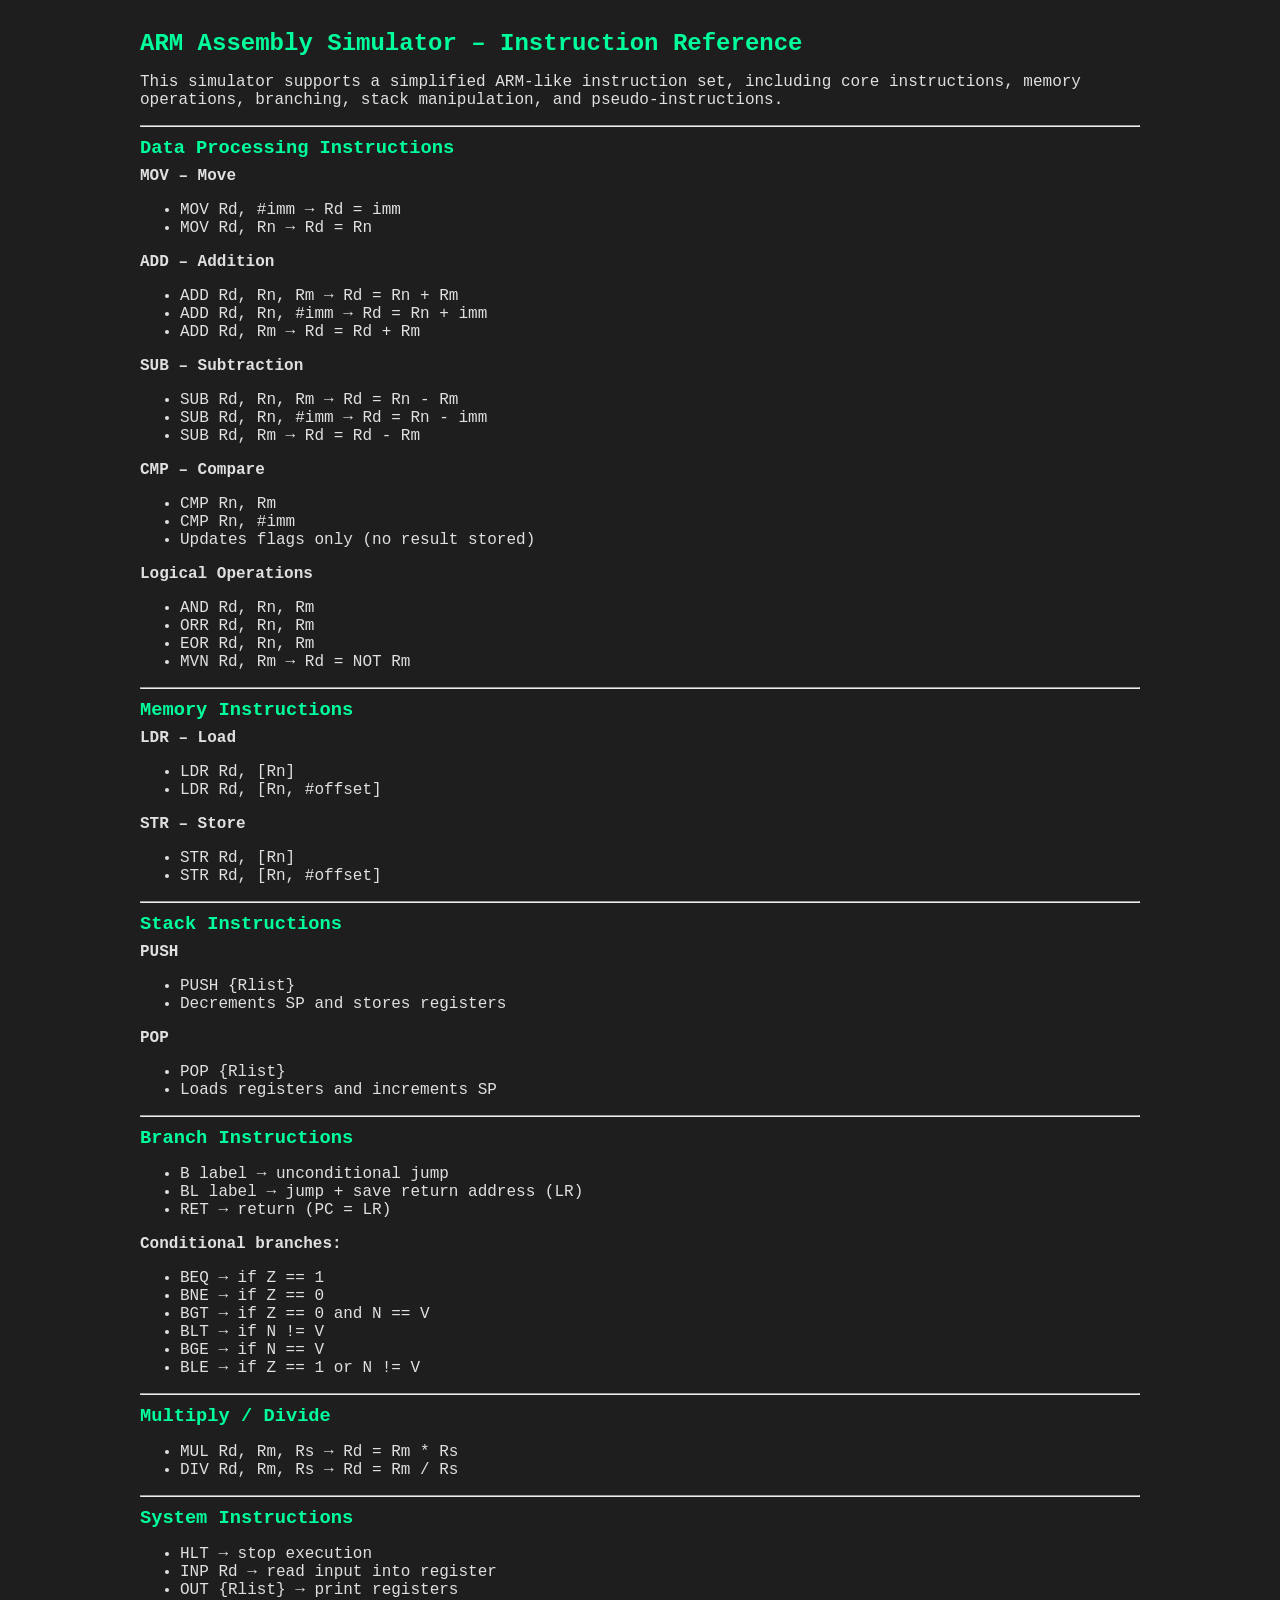
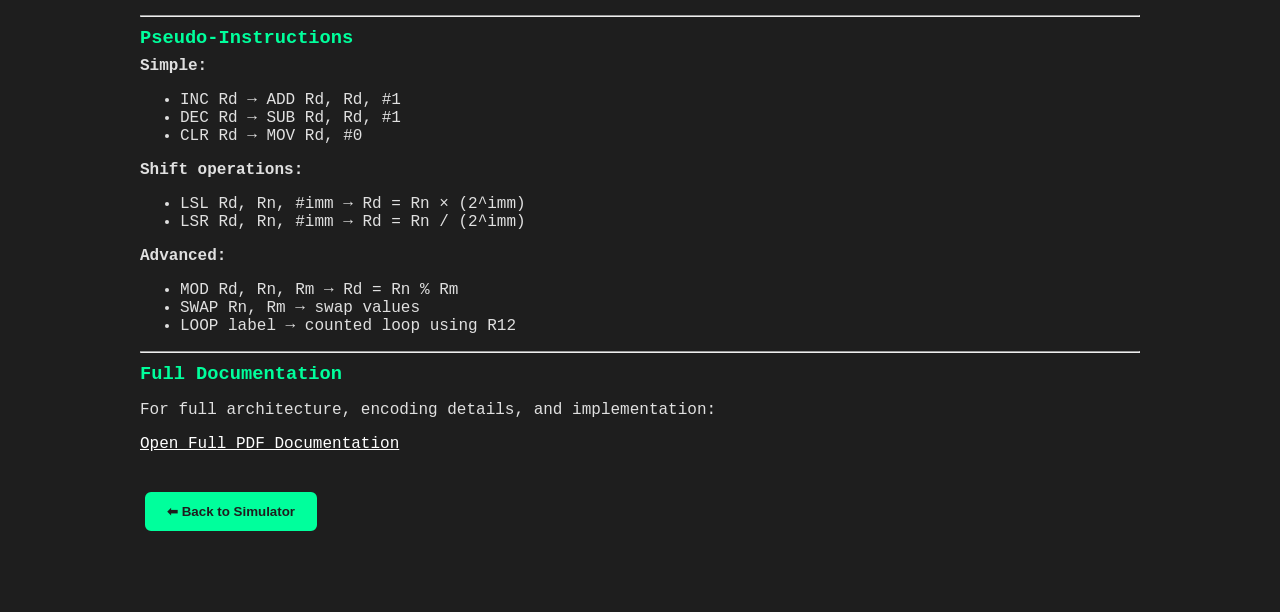
==== web/docs.html @ f9f68747 "readme update + docu fix" ====
<!doctype html>

<html lang="en">
  <head>
    <meta charset="UTF-8" />
    <title>Instruction Reference</title>
    <link rel="stylesheet" href="styles.css" />
  </head>
  <body>
    <div style="padding: 20px; max-width: 1000px; margin: auto">
      <h2>ARM Assembly Simulator – Instruction Reference</h2>

      <p>
        This simulator supports a simplified ARM-like instruction set, including
        core instructions, memory operations, branching, stack manipulation, and
        pseudo-instructions.
      </p>

      <hr />

      <h3>Data Processing Instructions</h3>

      <b>MOV – Move</b>
      <ul>
        <li>MOV Rd, #imm → Rd = imm</li>
        <li>MOV Rd, Rn → Rd = Rn</li>
      </ul>

      <b>ADD – Addition</b>
      <ul>
        <li>ADD Rd, Rn, Rm → Rd = Rn + Rm</li>
        <li>ADD Rd, Rn, #imm → Rd = Rn + imm</li>
        <li>ADD Rd, Rm → Rd = Rd + Rm</li>
      </ul>

      <b>SUB – Subtraction</b>
      <ul>
        <li>SUB Rd, Rn, Rm → Rd = Rn - Rm</li>
        <li>SUB Rd, Rn, #imm → Rd = Rn - imm</li>
        <li>SUB Rd, Rm → Rd = Rd - Rm</li>
      </ul>

      <b>CMP – Compare</b>
      <ul>
        <li>CMP Rn, Rm</li>
        <li>CMP Rn, #imm</li>
        <li>Updates flags only (no result stored)</li>
      </ul>

      <b>Logical Operations</b>
      <ul>
        <li>AND Rd, Rn, Rm</li>
        <li>ORR Rd, Rn, Rm</li>
        <li>EOR Rd, Rn, Rm</li>
        <li>MVN Rd, Rm → Rd = NOT Rm</li>
      </ul>

      <hr />

      <h3>Memory Instructions</h3>

      <b>LDR – Load</b>
      <ul>
        <li>LDR Rd, [Rn]</li>
        <li>LDR Rd, [Rn, #offset]</li>
      </ul>

      <b>STR – Store</b>
      <ul>
        <li>STR Rd, [Rn]</li>
        <li>STR Rd, [Rn, #offset]</li>
      </ul>

      <hr />

      <h3>Stack Instructions</h3>

      <b>PUSH</b>
      <ul>
        <li>PUSH {Rlist}</li>
        <li>Decrements SP and stores registers</li>
      </ul>

      <b>POP</b>
      <ul>
        <li>POP {Rlist}</li>
        <li>Loads registers and increments SP</li>
      </ul>

      <hr />

      <h3>Branch Instructions</h3>

      <ul>
        <li>B label → unconditional jump</li>
        <li>BL label → jump + save return address (LR)</li>
        <li>RET → return (PC = LR)</li>
      </ul>

      <b>Conditional branches:</b>
      <ul>
        <li>BEQ → if Z == 1</li>
        <li>BNE → if Z == 0</li>
        <li>BGT → if Z == 0 and N == V</li>
        <li>BLT → if N != V</li>
        <li>BGE → if N == V</li>
        <li>BLE → if Z == 1 or N != V</li>
      </ul>

      <hr />

      <h3>Multiply / Divide</h3>

      <ul>
        <li>MUL Rd, Rm, Rs → Rd = Rm * Rs</li>
        <li>DIV Rd, Rm, Rs → Rd = Rm / Rs</li>
      </ul>

      <hr />

      <h3>System Instructions</h3>

      <ul>
        <li>HLT → stop execution</li>
        <li>INP Rd → read input into register</li>
        <li>OUT {Rlist} → print registers</li>
      </ul>

      <hr />

      <h3>Pseudo-Instructions</h3>

      <b>Simple:</b>
      <ul>
        <li>INC Rd → ADD Rd, Rd, #1</li>
        <li>DEC Rd → SUB Rd, Rd, #1</li>
        <li>CLR Rd → MOV Rd, #0</li>
      </ul>

      <b>Shift operations:</b>
      <ul>
        <li>LSL Rd, Rn, #imm → Rd = Rn × (2^imm)</li>
        <li>LSR Rd, Rn, #imm → Rd = Rn / (2^imm)</li>
      </ul>

      <b>Advanced:</b>
      <ul>
        <li>MOD Rd, Rn, Rm → Rd = Rn % Rm</li>
        <li>SWAP Rn, Rm → swap values</li>
        <li>LOOP label → counted loop using R12</li>
      </ul>

      <hr />

      <h3>Full Documentation</h3>

      <p>For full architecture, encoding details, and implementation:</p>

      <p>
        <a
          style="color: white"
          href="../[Documentation] ARM_Assembly_Simulator.pdf"
          target="_blank"
        >
          Open Full PDF Documentation
        </a>
      </p>

      <br />

      <button onclick="window.location.href = '/'">⬅ Back to Simulator</button>
    </div>
  </body>
</html>
---- web/styles.css ----
body {
  background-color: #1e1e1e;
  color: #e0e0e0;
  font-family: Consolas, monospace;
  margin: 0;
  display: flex;
  height: 100vh;
}

#editor {
  width: 40%;
  height: 100%;
  background: #2d2d2d;
  padding: 10px;
  box-sizing: border-box;
  border-right: 2px solid #333;
}

#output {
  width: 60%;
  height: 100%;
  overflow-y: auto;
  background: #1e1e1e;
  padding: 10px;
  box-sizing: border-box;
}

textarea {
  width: 100%;
  height: 85%;
  background: #2d2d2d;
  color: #e0e0e0;
  border: none;
  font-size: 14px;
  resize: none;
  outline: none;
}

button {
  color: #1e1e1e;
  background: #00ff9c;
  border: 2px solid #00ff9c;
  padding: 10px 20px;
  margin: 5px;
  font-weight: bold;
  cursor: pointer;
  border-radius: 6px;
  transition: all 0.2s ease;
}

button:hover {
  color: #00ff9c;
  background: #1e1e1e;
}

.doc-btn {
  background: #1e1e1e;
  color: #00ff9c;
  border: 2px solid #00ff9c;
}

.doc-btn:hover {
  background: #00ff9c;
  color: black;
}

.section {
  margin-bottom: 15px;
}

table {
  border-collapse: collapse;
  width: 100%;
  font-size: 13px;
}

td,
th {
  border: 1px solid #555;
  padding: 4px;
  text-align: center;
}

th {
  background: #333;
  color: #00ff9c;
}

.error-box {
  background: #330000;
  color: #ff5555;
  padding: 10px;
  border-radius: 8px;
  font-size: 14px;
}

h2,
h3 {
  color: #00ff9c;
  margin-top: 10px;
  margin-bottom: 8px;
}

#editor {
  border-right: 2px solid #00ff9c;
}
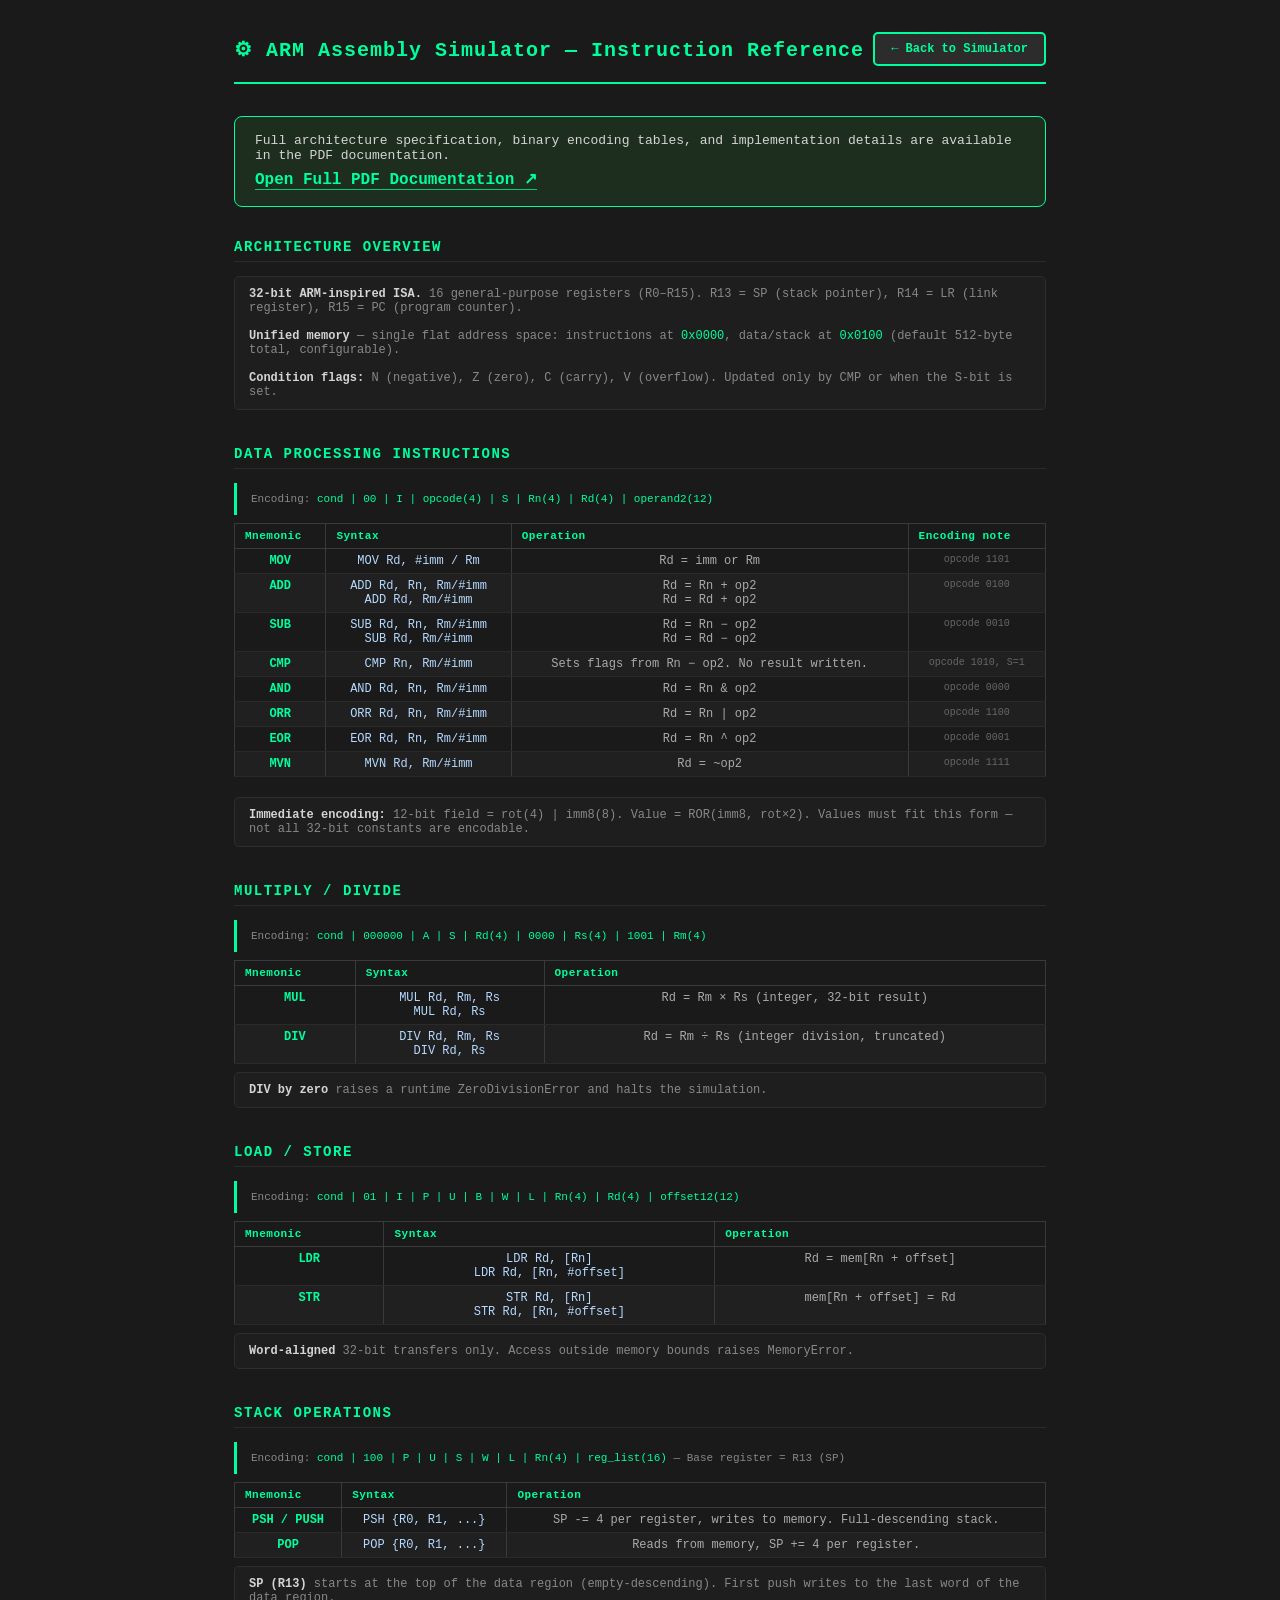
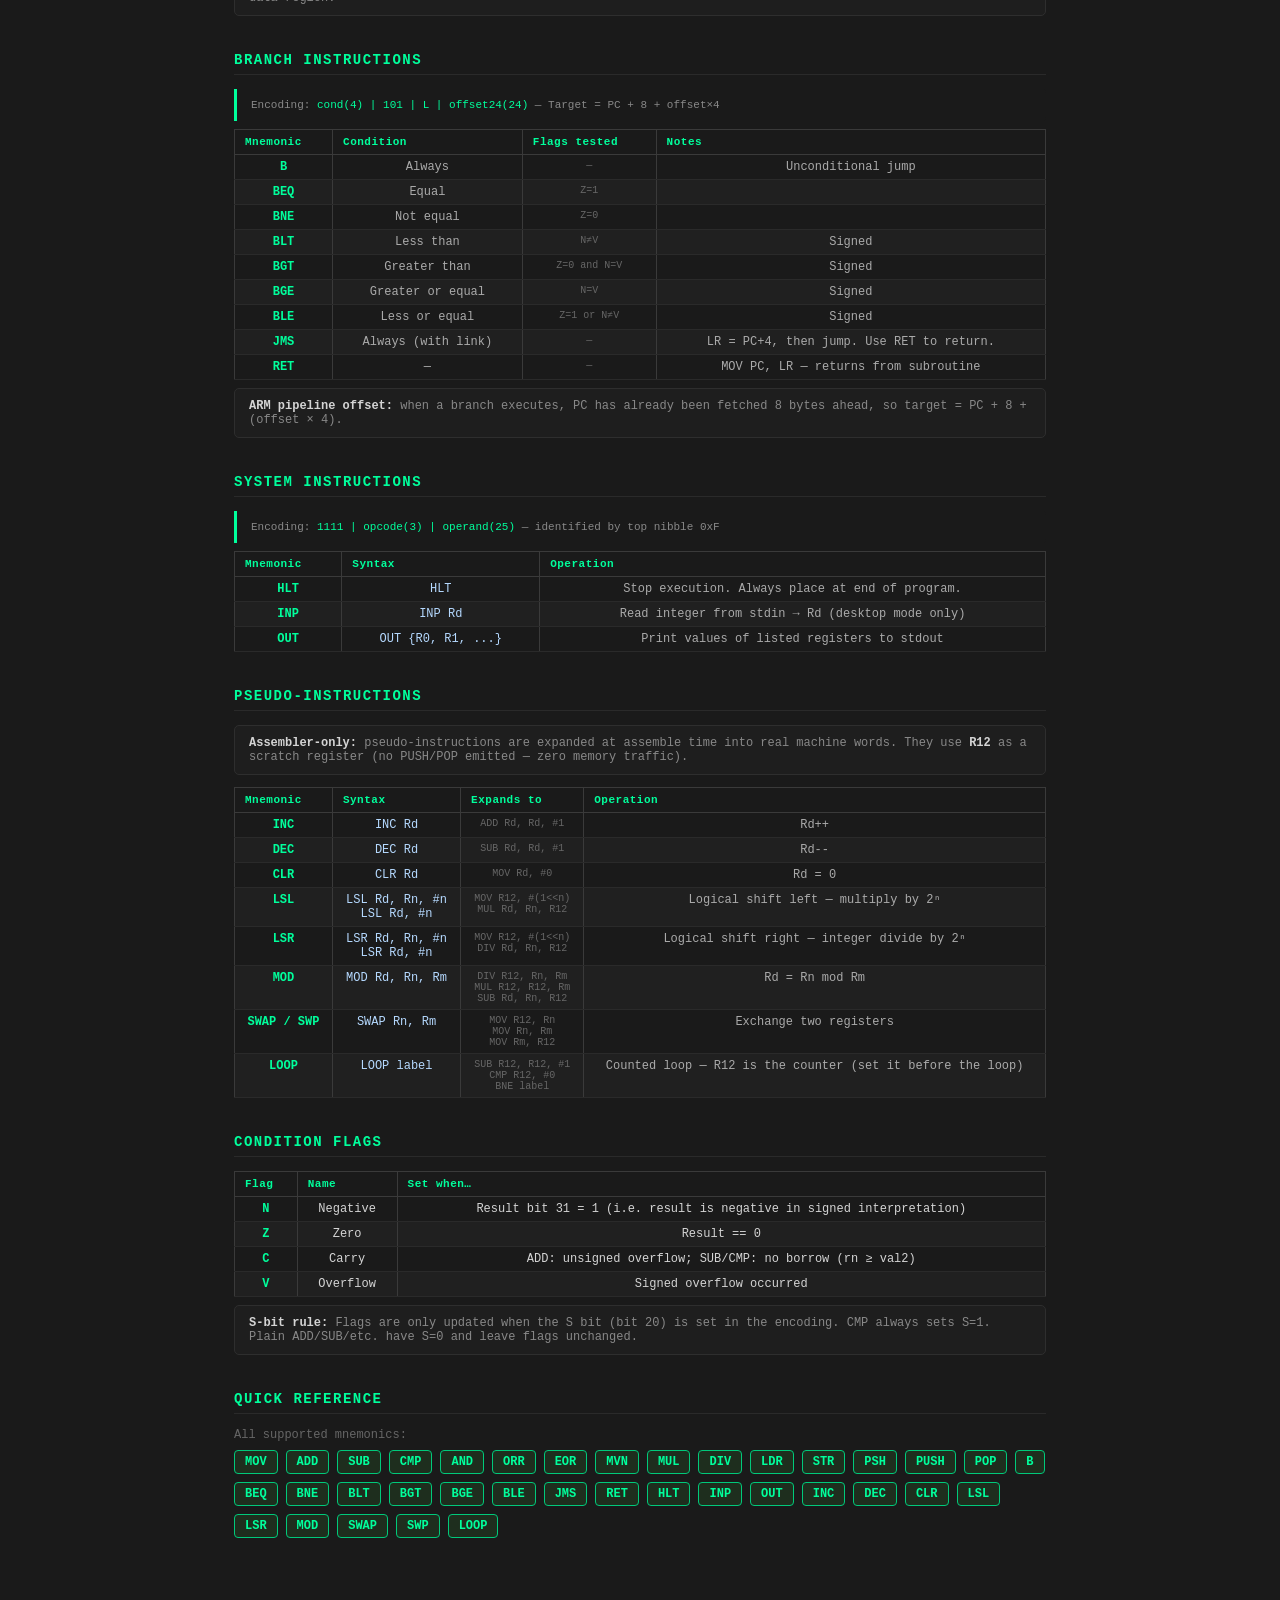
==== commit da6505b4: "docu page update" ====
--- a/web/docs.html
+++ b/web/docs.html
@@ -1,174 +1,493 @@
 <!doctype html>
-
 <html lang="en">
   <head>
     <meta charset="UTF-8" />
-    <title>Instruction Reference</title>
+    <title>Instruction Reference — ARM Assembly Simulator</title>
     <link rel="stylesheet" href="styles.css" />
+    <link rel="stylesheet" href="docs_style.css" />
   </head>
-  <body>
-    <div style="padding: 20px; max-width: 1000px; margin: auto">
-      <h2>ARM Assembly Simulator – Instruction Reference</h2>
-
-      <p>
-        This simulator supports a simplified ARM-like instruction set, including
-        core instructions, memory operations, branching, stack manipulation, and
-        pseudo-instructions.
-      </p>
-
-      <hr />
-
-      <h3>Data Processing Instructions</h3>
-
-      <b>MOV – Move</b>
-      <ul>
-        <li>MOV Rd, #imm → Rd = imm</li>
-        <li>MOV Rd, Rn → Rd = Rn</li>
-      </ul>
-
-      <b>ADD – Addition</b>
-      <ul>
-        <li>ADD Rd, Rn, Rm → Rd = Rn + Rm</li>
-        <li>ADD Rd, Rn, #imm → Rd = Rn + imm</li>
-        <li>ADD Rd, Rm → Rd = Rd + Rm</li>
-      </ul>
-
-      <b>SUB – Subtraction</b>
-      <ul>
-        <li>SUB Rd, Rn, Rm → Rd = Rn - Rm</li>
-        <li>SUB Rd, Rn, #imm → Rd = Rn - imm</li>
-        <li>SUB Rd, Rm → Rd = Rd - Rm</li>
-      </ul>
-
-      <b>CMP – Compare</b>
-      <ul>
-        <li>CMP Rn, Rm</li>
-        <li>CMP Rn, #imm</li>
-        <li>Updates flags only (no result stored)</li>
-      </ul>
-
-      <b>Logical Operations</b>
-      <ul>
-        <li>AND Rd, Rn, Rm</li>
-        <li>ORR Rd, Rn, Rm</li>
-        <li>EOR Rd, Rn, Rm</li>
-        <li>MVN Rd, Rm → Rd = NOT Rm</li>
-      </ul>
-
-      <hr />
-
-      <h3>Memory Instructions</h3>
-
-      <b>LDR – Load</b>
-      <ul>
-        <li>LDR Rd, [Rn]</li>
-        <li>LDR Rd, [Rn, #offset]</li>
-      </ul>
-
-      <b>STR – Store</b>
-      <ul>
-        <li>STR Rd, [Rn]</li>
-        <li>STR Rd, [Rn, #offset]</li>
-      </ul>
-
-      <hr />
-
-      <h3>Stack Instructions</h3>
-
-      <b>PUSH</b>
-      <ul>
-        <li>PUSH {Rlist}</li>
-        <li>Decrements SP and stores registers</li>
-      </ul>
-
-      <b>POP</b>
-      <ul>
-        <li>POP {Rlist}</li>
-        <li>Loads registers and increments SP</li>
-      </ul>
-
-      <hr />
-
-      <h3>Branch Instructions</h3>
-
-      <ul>
-        <li>B label → unconditional jump</li>
-        <li>BL label → jump + save return address (LR)</li>
-        <li>RET → return (PC = LR)</li>
-      </ul>
-
-      <b>Conditional branches:</b>
-      <ul>
-        <li>BEQ → if Z == 1</li>
-        <li>BNE → if Z == 0</li>
-        <li>BGT → if Z == 0 and N == V</li>
-        <li>BLT → if N != V</li>
-        <li>BGE → if N == V</li>
-        <li>BLE → if Z == 1 or N != V</li>
-      </ul>
-
-      <hr />
-
-      <h3>Multiply / Divide</h3>
-
-      <ul>
-        <li>MUL Rd, Rm, Rs → Rd = Rm * Rs</li>
-        <li>DIV Rd, Rm, Rs → Rd = Rm / Rs</li>
-      </ul>
-
-      <hr />
-
-      <h3>System Instructions</h3>
-
-      <ul>
-        <li>HLT → stop execution</li>
-        <li>INP Rd → read input into register</li>
-        <li>OUT {Rlist} → print registers</li>
-      </ul>
-
-      <hr />
-
-      <h3>Pseudo-Instructions</h3>
-
-      <b>Simple:</b>
-      <ul>
-        <li>INC Rd → ADD Rd, Rd, #1</li>
-        <li>DEC Rd → SUB Rd, Rd, #1</li>
-        <li>CLR Rd → MOV Rd, #0</li>
-      </ul>
-
-      <b>Shift operations:</b>
-      <ul>
-        <li>LSL Rd, Rn, #imm → Rd = Rn × (2^imm)</li>
-        <li>LSR Rd, Rn, #imm → Rd = Rn / (2^imm)</li>
-      </ul>
-
-      <b>Advanced:</b>
-      <ul>
-        <li>MOD Rd, Rn, Rm → Rd = Rn % Rm</li>
-        <li>SWAP Rn, Rm → swap values</li>
-        <li>LOOP label → counted loop using R12</li>
-      </ul>
-
-      <hr />
-
-      <h3>Full Documentation</h3>
-
-      <p>For full architecture, encoding details, and implementation:</p>
-
-      <p>
-        <a
-          style="color: white"
-          href="../[Documentation] ARM_Assembly_Simulator.pdf"
-          target="_blank"
-        >
-          Open Full PDF Documentation
-        </a>
-      </p>
-
-      <br />
-
-      <button onclick="window.location.href = '/'">⬅ Back to Simulator</button>
+  <body class="docs-page">
+    <div class="docs-container">
+      <div class="docs-header">
+        <h1>⚙ ARM Assembly Simulator — Instruction Reference</h1>
+        <a class="back-btn" href="/">← Back to Simulator</a>
+      </div>
+
+      <div class="pdf-banner">
+        <div>
+          <p>
+            Full architecture specification, binary encoding tables, and
+            implementation details are available in the PDF documentation.
+          </p>
+          <a href="/Documentation_ARM_Assembly_Simulator.pdf" target="_blank">
+            Open Full PDF Documentation ↗
+          </a>
+        </div>
+      </div>
+
+      <div class="docs-section">
+        <h2>Architecture Overview</h2>
+        <div class="note">
+          <b>32-bit ARM-inspired ISA.</b> 16 general-purpose registers (R0–R15).
+          R13 = SP (stack pointer), R14 = LR (link register), R15 = PC (program
+          counter).<br /><br />
+          <b>Unified memory</b> — single flat address space: instructions at
+          <span style="color: var(--green)">0x0000</span>, data/stack at
+          <span style="color: var(--green)">0x0100</span> (default 512-byte
+          total, configurable).<br /><br />
+          <b>Condition flags:</b> N (negative), Z (zero), C (carry), V
+          (overflow). Updated only by <code>CMP</code> or when the S-bit is set.
+        </div>
+      </div>
+
+      <div class="docs-section">
+        <h2>Data Processing Instructions</h2>
+        <div class="enc-box">
+          Encoding:
+          <span
+            >cond | 00 | I | opcode(4) | S | Rn(4) | Rd(4) | operand2(12)</span
+          >
+        </div>
+
+        <div class="instr-group">
+          <table class="instr-table">
+            <thead>
+              <tr>
+                <th>Mnemonic</th>
+                <th>Syntax</th>
+                <th>Operation</th>
+                <th>Encoding note</th>
+              </tr>
+            </thead>
+            <tbody>
+              <tr>
+                <td class="mnemonic">MOV</td>
+                <td class="syntax">MOV Rd, #imm / Rm</td>
+                <td class="desc">Rd = imm or Rm</td>
+                <td class="enc">opcode 1101</td>
+              </tr>
+              <tr>
+                <td class="mnemonic">ADD</td>
+                <td class="syntax">ADD Rd, Rn, Rm/#imm<br />ADD Rd, Rm/#imm</td>
+                <td class="desc">Rd = Rn + op2<br />Rd = Rd + op2</td>
+                <td class="enc">opcode 0100</td>
+              </tr>
+              <tr>
+                <td class="mnemonic">SUB</td>
+                <td class="syntax">SUB Rd, Rn, Rm/#imm<br />SUB Rd, Rm/#imm</td>
+                <td class="desc">Rd = Rn − op2<br />Rd = Rd − op2</td>
+                <td class="enc">opcode 0010</td>
+              </tr>
+              <tr>
+                <td class="mnemonic">CMP</td>
+                <td class="syntax">CMP Rn, Rm/#imm</td>
+                <td class="desc">
+                  Sets flags from Rn − op2. No result written.
+                </td>
+                <td class="enc">opcode 1010, S=1</td>
+              </tr>
+              <tr>
+                <td class="mnemonic">AND</td>
+                <td class="syntax">AND Rd, Rn, Rm/#imm</td>
+                <td class="desc">Rd = Rn &amp; op2</td>
+                <td class="enc">opcode 0000</td>
+              </tr>
+              <tr>
+                <td class="mnemonic">ORR</td>
+                <td class="syntax">ORR Rd, Rn, Rm/#imm</td>
+                <td class="desc">Rd = Rn | op2</td>
+                <td class="enc">opcode 1100</td>
+              </tr>
+              <tr>
+                <td class="mnemonic">EOR</td>
+                <td class="syntax">EOR Rd, Rn, Rm/#imm</td>
+                <td class="desc">Rd = Rn ^ op2</td>
+                <td class="enc">opcode 0001</td>
+              </tr>
+              <tr>
+                <td class="mnemonic">MVN</td>
+                <td class="syntax">MVN Rd, Rm/#imm</td>
+                <td class="desc">Rd = ~op2</td>
+                <td class="enc">opcode 1111</td>
+              </tr>
+            </tbody>
+          </table>
+        </div>
+        <div class="note">
+          <b>Immediate encoding:</b> 12-bit field =
+          <code>rot(4) | imm8(8)</code>. Value = ROR(imm8, rot×2). Values must
+          fit this form — not all 32-bit constants are encodable.
+        </div>
+      </div>
+
+      <div class="docs-section">
+        <h2>Multiply / Divide</h2>
+        <div class="enc-box">
+          Encoding:
+          <span
+            >cond | 000000 | A | S | Rd(4) | 0000 | Rs(4) | 1001 | Rm(4)</span
+          >
+        </div>
+        <table class="instr-table">
+          <thead>
+            <tr>
+              <th>Mnemonic</th>
+              <th>Syntax</th>
+              <th>Operation</th>
+            </tr>
+          </thead>
+          <tbody>
+            <tr>
+              <td class="mnemonic">MUL</td>
+              <td class="syntax">MUL Rd, Rm, Rs<br />MUL Rd, Rs</td>
+              <td class="desc">Rd = Rm × Rs (integer, 32-bit result)</td>
+            </tr>
+            <tr>
+              <td class="mnemonic">DIV</td>
+              <td class="syntax">DIV Rd, Rm, Rs<br />DIV Rd, Rs</td>
+              <td class="desc">Rd = Rm ÷ Rs (integer division, truncated)</td>
+            </tr>
+          </tbody>
+        </table>
+        <div class="note">
+          <b>DIV by zero</b> raises a runtime ZeroDivisionError and halts the
+          simulation.
+        </div>
+      </div>
+
+      <div class="docs-section">
+        <h2>Load / Store</h2>
+        <div class="enc-box">
+          Encoding:
+          <span
+            >cond | 01 | I | P | U | B | W | L | Rn(4) | Rd(4) |
+            offset12(12)</span
+          >
+        </div>
+        <table class="instr-table">
+          <thead>
+            <tr>
+              <th>Mnemonic</th>
+              <th>Syntax</th>
+              <th>Operation</th>
+            </tr>
+          </thead>
+          <tbody>
+            <tr>
+              <td class="mnemonic">LDR</td>
+              <td class="syntax">LDR Rd, [Rn]<br />LDR Rd, [Rn, #offset]</td>
+              <td class="desc">Rd = mem[Rn + offset]</td>
+            </tr>
+            <tr>
+              <td class="mnemonic">STR</td>
+              <td class="syntax">STR Rd, [Rn]<br />STR Rd, [Rn, #offset]</td>
+              <td class="desc">mem[Rn + offset] = Rd</td>
+            </tr>
+          </tbody>
+        </table>
+        <div class="note">
+          <b>Word-aligned</b> 32-bit transfers only. Access outside memory
+          bounds raises MemoryError.
+        </div>
+      </div>
+
+      <div class="docs-section">
+        <h2>Stack Operations</h2>
+        <div class="enc-box">
+          Encoding:
+          <span>cond | 100 | P | U | S | W | L | Rn(4) | reg_list(16)</span> —
+          Base register = R13 (SP)
+        </div>
+        <table class="instr-table">
+          <thead>
+            <tr>
+              <th>Mnemonic</th>
+              <th>Syntax</th>
+              <th>Operation</th>
+            </tr>
+          </thead>
+          <tbody>
+            <tr>
+              <td class="mnemonic">PSH / PUSH</td>
+              <td class="syntax">PSH {R0, R1, ...}</td>
+              <td class="desc">
+                SP -= 4 per register, writes to memory. Full-descending stack.
+              </td>
+            </tr>
+            <tr>
+              <td class="mnemonic">POP</td>
+              <td class="syntax">POP {R0, R1, ...}</td>
+              <td class="desc">Reads from memory, SP += 4 per register.</td>
+            </tr>
+          </tbody>
+        </table>
+        <div class="note">
+          <b>SP (R13)</b> starts at the top of the data region
+          (empty-descending). First push writes to the last word of the data
+          region.
+        </div>
+      </div>
+
+      <div class="docs-section">
+        <h2>Branch Instructions</h2>
+        <div class="enc-box">
+          Encoding: <span>cond(4) | 101 | L | offset24(24)</span> — Target = PC
+          + 8 + offset×4
+        </div>
+        <table class="instr-table">
+          <thead>
+            <tr>
+              <th>Mnemonic</th>
+              <th>Condition</th>
+              <th>Flags tested</th>
+              <th>Notes</th>
+            </tr>
+          </thead>
+          <tbody>
+            <tr>
+              <td class="mnemonic">B</td>
+              <td class="desc">Always</td>
+              <td class="enc">—</td>
+              <td class="desc">Unconditional jump</td>
+            </tr>
+            <tr>
+              <td class="mnemonic">BEQ</td>
+              <td class="desc">Equal</td>
+              <td class="enc">Z=1</td>
+              <td class="desc"></td>
+            </tr>
+            <tr>
+              <td class="mnemonic">BNE</td>
+              <td class="desc">Not equal</td>
+              <td class="enc">Z=0</td>
+              <td class="desc"></td>
+            </tr>
+            <tr>
+              <td class="mnemonic">BLT</td>
+              <td class="desc">Less than</td>
+              <td class="enc">N≠V</td>
+              <td class="desc">Signed</td>
+            </tr>
+            <tr>
+              <td class="mnemonic">BGT</td>
+              <td class="desc">Greater than</td>
+              <td class="enc">Z=0 and N=V</td>
+              <td class="desc">Signed</td>
+            </tr>
+            <tr>
+              <td class="mnemonic">BGE</td>
+              <td class="desc">Greater or equal</td>
+              <td class="enc">N=V</td>
+              <td class="desc">Signed</td>
+            </tr>
+            <tr>
+              <td class="mnemonic">BLE</td>
+              <td class="desc">Less or equal</td>
+              <td class="enc">Z=1 or N≠V</td>
+              <td class="desc">Signed</td>
+            </tr>
+            <tr>
+              <td class="mnemonic">JMS</td>
+              <td class="desc">Always (with link)</td>
+              <td class="enc">—</td>
+              <td class="desc">LR = PC+4, then jump. Use RET to return.</td>
+            </tr>
+            <tr>
+              <td class="mnemonic">RET</td>
+              <td class="desc">—</td>
+              <td class="enc">—</td>
+              <td class="desc">MOV PC, LR — returns from subroutine</td>
+            </tr>
+          </tbody>
+        </table>
+        <div class="note">
+          <b>ARM pipeline offset:</b> when a branch executes, PC has already
+          been fetched 8 bytes ahead, so target = PC + 8 + (offset × 4).
+        </div>
+      </div>
+
+      <div class="docs-section">
+        <h2>System Instructions</h2>
+        <div class="enc-box">
+          Encoding: <span>1111 | opcode(3) | operand(25)</span> — identified by
+          top nibble 0xF
+        </div>
+        <table class="instr-table">
+          <thead>
+            <tr>
+              <th>Mnemonic</th>
+              <th>Syntax</th>
+              <th>Operation</th>
+            </tr>
+          </thead>
+          <tbody>
+            <tr>
+              <td class="mnemonic">HLT</td>
+              <td class="syntax">HLT</td>
+              <td class="desc">
+                Stop execution. Always place at end of program.
+              </td>
+            </tr>
+            <tr>
+              <td class="mnemonic">INP</td>
+              <td class="syntax">INP Rd</td>
+              <td class="desc">
+                Read integer from stdin → Rd (desktop mode only)
+              </td>
+            </tr>
+            <tr>
+              <td class="mnemonic">OUT</td>
+              <td class="syntax">OUT {R0, R1, ...}</td>
+              <td class="desc">Print values of listed registers to stdout</td>
+            </tr>
+          </tbody>
+        </table>
+      </div>
+
+      <div class="docs-section">
+        <h2>Pseudo-Instructions</h2>
+        <div class="note" style="margin-bottom: 12px">
+          <b>Assembler-only:</b> pseudo-instructions are expanded at assemble
+          time into real machine words. They use <b>R12</b> as a scratch
+          register (no PUSH/POP emitted — zero memory traffic).
+        </div>
+        <table class="instr-table">
+          <thead>
+            <tr>
+              <th>Mnemonic</th>
+              <th>Syntax</th>
+              <th>Expands to</th>
+              <th>Operation</th>
+            </tr>
+          </thead>
+          <tbody>
+            <tr>
+              <td class="mnemonic">INC</td>
+              <td class="syntax">INC Rd</td>
+              <td class="enc">ADD Rd, Rd, #1</td>
+              <td class="desc">Rd++</td>
+            </tr>
+            <tr>
+              <td class="mnemonic">DEC</td>
+              <td class="syntax">DEC Rd</td>
+              <td class="enc">SUB Rd, Rd, #1</td>
+              <td class="desc">Rd--</td>
+            </tr>
+            <tr>
+              <td class="mnemonic">CLR</td>
+              <td class="syntax">CLR Rd</td>
+              <td class="enc">MOV Rd, #0</td>
+              <td class="desc">Rd = 0</td>
+            </tr>
+            <tr>
+              <td class="mnemonic">LSL</td>
+              <td class="syntax">LSL Rd, Rn, #n<br />LSL Rd, #n</td>
+              <td class="enc">MOV R12, #(1&lt;&lt;n)<br />MUL Rd, Rn, R12</td>
+              <td class="desc">Logical shift left — multiply by 2ⁿ</td>
+            </tr>
+            <tr>
+              <td class="mnemonic">LSR</td>
+              <td class="syntax">LSR Rd, Rn, #n<br />LSR Rd, #n</td>
+              <td class="enc">MOV R12, #(1&lt;&lt;n)<br />DIV Rd, Rn, R12</td>
+              <td class="desc">Logical shift right — integer divide by 2ⁿ</td>
+            </tr>
+            <tr>
+              <td class="mnemonic">MOD</td>
+              <td class="syntax">MOD Rd, Rn, Rm</td>
+              <td class="enc">
+                DIV R12, Rn, Rm<br />MUL R12, R12, Rm<br />SUB Rd, Rn, R12
+              </td>
+              <td class="desc">Rd = Rn mod Rm</td>
+            </tr>
+            <tr>
+              <td class="mnemonic">SWAP / SWP</td>
+              <td class="syntax">SWAP Rn, Rm</td>
+              <td class="enc">MOV R12, Rn<br />MOV Rn, Rm<br />MOV Rm, R12</td>
+              <td class="desc">Exchange two registers</td>
+            </tr>
+            <tr>
+              <td class="mnemonic">LOOP</td>
+              <td class="syntax">LOOP label</td>
+              <td class="enc">
+                SUB R12, R12, #1<br />CMP R12, #0<br />BNE label
+              </td>
+              <td class="desc">
+                Counted loop — R12 is the counter (set it before the loop)
+              </td>
+            </tr>
+          </tbody>
+        </table>
+      </div>
+
+      <div class="docs-section">
+        <h2>Condition Flags</h2>
+        <table class="flag-table">
+          <thead>
+            <tr>
+              <th>Flag</th>
+              <th>Name</th>
+              <th>Set when…</th>
+            </tr>
+          </thead>
+          <tbody>
+            <tr>
+              <td class="flag-name">N</td>
+              <td>Negative</td>
+              <td>
+                Result bit 31 = 1 (i.e. result is negative in signed
+                interpretation)
+              </td>
+            </tr>
+            <tr>
+              <td class="flag-name">Z</td>
+              <td>Zero</td>
+              <td>Result == 0</td>
+            </tr>
+            <tr>
+              <td class="flag-name">C</td>
+              <td>Carry</td>
+              <td>ADD: unsigned overflow; SUB/CMP: no borrow (rn ≥ val2)</td>
+            </tr>
+            <tr>
+              <td class="flag-name">V</td>
+              <td>Overflow</td>
+              <td>Signed overflow occurred</td>
+            </tr>
+          </tbody>
+        </table>
+        <div class="note">
+          <b>S-bit rule:</b> Flags are only updated when the S bit (bit 20) is
+          set in the encoding. CMP always sets S=1. Plain ADD/SUB/etc. have S=0
+          and leave flags unchanged.
+        </div>
+      </div>
+
+      <div class="docs-section">
+        <h2>Quick Reference</h2>
+        <p style="color: #666; font-size: 12px; margin: 0 0 6px">
+          All supported mnemonics:
+        </p>
+        <div class="pill-row">
+          <span class="pill">MOV</span><span class="pill">ADD</span
+          ><span class="pill">SUB</span> <span class="pill">CMP</span
+          ><span class="pill">AND</span><span class="pill">ORR</span>
+          <span class="pill">EOR</span><span class="pill">MVN</span
+          ><span class="pill">MUL</span> <span class="pill">DIV</span
+          ><span class="pill">LDR</span><span class="pill">STR</span>
+          <span class="pill">PSH</span><span class="pill">PUSH</span
+          ><span class="pill">POP</span> <span class="pill">B</span
+          ><span class="pill">BEQ</span><span class="pill">BNE</span>
+          <span class="pill">BLT</span><span class="pill">BGT</span
+          ><span class="pill">BGE</span> <span class="pill">BLE</span
+          ><span class="pill">JMS</span><span class="pill">RET</span>
+          <span class="pill">HLT</span><span class="pill">INP</span
+          ><span class="pill">OUT</span> <span class="pill">INC</span
+          ><span class="pill">DEC</span><span class="pill">CLR</span>
+          <span class="pill">LSL</span><span class="pill">LSR</span
+          ><span class="pill">MOD</span> <span class="pill">SWAP</span
+          ><span class="pill">SWP</span><span class="pill">LOOP</span>
+        </div>
+      </div>
     </div>
   </body>
 </html>
--- a/web/styles.css
+++ b/web/styles.css
@@ -1,106 +1,250 @@
+*, *::before, *::after { box-sizing: border-box; }
+
+:root {
+  --green:      #00ff9c;
+  --green-dim:  #00c97a;
+  --bg-dark:    #1a1a1a;
+  --bg-panel:   #242424;
+  --bg-editor:  #1e1e1e;
+  --border:     #2e2e2e;
+  --text:       #d4d4d4;
+  --text-dim:   #888;
+  --cell-used-instr: #c8f0d8;
+  --cell-used-data:  #c8f0d8;
+  --cell-empty:      #2a2a2a;
+  --cell-border:     #3a3a3a;
+  --error-bg:   #2d1414;
+  --error-fg:   #ff6b6b;
+}
+
 body {
-  background-color: #1e1e1e;
-  color: #e0e0e0;
-  font-family: Consolas, monospace;
+  background: var(--bg-dark);
+  color: var(--text);
+  font-family: Consolas, "Courier New", monospace;
   margin: 0;
   display: flex;
   height: 100vh;
+  overflow: hidden;
 }
 
 #editor {
-  width: 40%;
+  width: 42%;
+  min-width: 320px;
   height: 100%;
-  background: #2d2d2d;
-  padding: 10px;
-  box-sizing: border-box;
-  border-right: 2px solid #333;
+  background: var(--bg-panel);
+  display: flex;
+  flex-direction: column;
+  padding: 14px;
+  border-right: 2px solid var(--green);
+}
+
+#editor h2 {
+  margin: 0 0 10px;
+  color: var(--green);
+  font-size: 15px;
+  letter-spacing: 1px;
+  text-transform: uppercase;
+}
+
+#editor-wrapper {
+  flex: 1;
+  display: flex;
+  border: 1px solid var(--border);
+  border-radius: 6px;
+  overflow: hidden;
+  background: var(--bg-editor);
+  margin-bottom: 12px;
+}
+
+#line-numbers {
+  width: 40px;
+  min-width: 40px;
+  background: #1a1a1a;
+  color: var(--text-dim);
+  font-size: 13px;
+  line-height: 21px;
+  padding: 10px 6px 10px 0;
+  text-align: right;
+  user-select: none;
+  overflow: hidden;
+  border-right: 1px solid var(--border);
+}
+
+#codeArea {
+  flex: 1;
+  background: var(--bg-editor);
+  color: var(--text);
+  border: none;
+  font-family: Consolas, "Courier New", monospace;
+  font-size: 13px;
+  line-height: 21px;
+  padding: 10px 10px 10px 12px;
+  resize: none;
+  outline: none;
+  tab-size: 4;
+  overflow-y: auto;
+  white-space: pre;
+  overflow-x: auto;
+}
+
+#codeArea:focus { box-shadow: inset 0 0 0 1px var(--green); }
+
+#btn-bar {
+  display: flex;
+  gap: 8px;
+  flex-wrap: wrap;
+}
+
+button {
+  padding: 9px 18px;
+  font-family: inherit;
+  font-size: 12px;
+  font-weight: bold;
+  letter-spacing: 0.5px;
+  border-radius: 5px;
+  cursor: pointer;
+  transition: background 0.18s, color 0.18s;
+}
+
+.btn-primary {
+  background: var(--green);
+  color: #0a0a0a;
+  border: 2px solid var(--green);
+}
+.btn-primary:hover {
+  background: transparent;
+  color: var(--green);
+}
+
+.btn-secondary {
+  background: transparent;
+  color: var(--text-dim);
+  border: 2px solid var(--text-dim);
+}
+.btn-secondary:hover {
+  color: var(--green);
+  border-color: var(--green);
+}
+
+.btn-docs {
+  background: #2c2c2c;
+  color: var(--green);
+  border: 2px solid var(--green);
+  margin-left: auto;
+}
+.btn-docs:hover {
+  background: var(--green);
+  color: #0a0a0a;
 }
 
 #output {
-  width: 60%;
+  flex: 1;
   height: 100%;
   overflow-y: auto;
-  background: #1e1e1e;
-  padding: 10px;
-  box-sizing: border-box;
-}
-
-textarea {
-  width: 100%;
-  height: 85%;
-  background: #2d2d2d;
-  color: #e0e0e0;
-  border: none;
-  font-size: 14px;
-  resize: none;
-  outline: none;
-}
-
-button {
-  color: #1e1e1e;
-  background: #00ff9c;
-  border: 2px solid #00ff9c;
-  padding: 10px 20px;
-  margin: 5px;
-  font-weight: bold;
-  cursor: pointer;
-  border-radius: 6px;
-  transition: all 0.2s ease;
-}
-
-button:hover {
-  color: #00ff9c;
-  background: #1e1e1e;
-}
-
-.doc-btn {
-  background: #1e1e1e;
-  color: #00ff9c;
-  border: 2px solid #00ff9c;
-}
-
-.doc-btn:hover {
-  background: #00ff9c;
-  color: black;
-}
-
-.section {
-  margin-bottom: 15px;
+  background: var(--bg-dark);
+  padding: 14px 18px;
+}
+
+#output h2 {
+  margin: 0 0 12px;
+  color: var(--green);
+  font-size: 15px;
+  letter-spacing: 1px;
+  text-transform: uppercase;
+}
+
+.section { margin-bottom: 18px; }
+
+.section h3 {
+  color: var(--green);
+  font-size: 12px;
+  letter-spacing: 1px;
+  text-transform: uppercase;
+  margin: 0 0 8px;
+  border-bottom: 1px solid var(--border);
+  padding-bottom: 4px;
 }
 
 table {
   border-collapse: collapse;
   width: 100%;
+  font-size: 12px;
+}
+
+td, th {
+  border: 1px solid var(--cell-border);
+  padding: 4px 8px;
+  text-align: center;
+}
+
+th {
+  background: #1e1e1e;
+  color: var(--green);
+  font-size: 11px;
+  letter-spacing: 0.5px;
+}
+
+tr:nth-child(even) td { background: #202020; }
+
+.mem-grid-wrap {
+  overflow-x: auto;
+  margin-top: 4px;
+}
+
+.mem-grid {
+  border-collapse: collapse;
+  font-size: 11px;
+  font-family: Consolas, monospace;
+  white-space: nowrap;
+}
+
+.mem-grid th {
+  background: #1a1a1a;
+  color: var(--text-dim);
+  font-size: 10px;
+  padding: 2px 6px;
+  font-weight: normal;
+}
+
+.mem-grid td {
+  width: 80px;
+  padding: 2px 4px;
+  text-align: center;
+  border: 1px solid var(--cell-border);
+}
+
+.mem-grid td.addr-label {
+  width: 46px;
+  color: var(--text-dim);
+  font-size: 10px;
+  border: none;
+  text-align: right;
+  padding-right: 6px;
+}
+
+.cell-used-instr { background: var(--cell-used-instr); color: #0a3a20; }
+.cell-used-data  { background: var(--cell-used-data);  color: #1a1a1a; }
+.cell-empty      { background: var(--cell-empty);      color: var(--text-dim); }
+
+.error-box {
+  background: var(--error-bg);
+  color: var(--error-fg);
+  border: 1px solid #5a2020;
+  padding: 12px;
+  border-radius: 6px;
   font-size: 13px;
-}
-
-td,
-th {
-  border: 1px solid #555;
-  padding: 4px;
-  text-align: center;
-}
-
-th {
-  background: #333;
-  color: #00ff9c;
-}
-
-.error-box {
-  background: #330000;
-  color: #ff5555;
-  padding: 10px;
-  border-radius: 8px;
-  font-size: 14px;
-}
-
-h2,
-h3 {
-  color: #00ff9c;
-  margin-top: 10px;
-  margin-bottom: 8px;
-}
-
-#editor {
-  border-right: 2px solid #00ff9c;
-}
+  line-height: 1.5;
+}
+
+::-webkit-scrollbar { width: 6px; height: 6px; }
+::-webkit-scrollbar-track { background: var(--bg-dark); }
+::-webkit-scrollbar-thumb { background: #3a3a3a; border-radius: 3px; }
+::-webkit-scrollbar-thumb:hover { background: var(--green-dim); }
+
+body.docs-page {
+  display: block;
+  overflow: auto;
+  height: auto;
+  padding: 0;
+  background: var(--bg-dark);
+}
--- a/web/docs_style.css
+++ b/web/docs_style.css
@@ -0,0 +1,217 @@
+body.docs-page {
+  font-family: Consolas,"Courier New",monospace;
+}
+
+.docs-container {
+  max-width: 860px;
+  margin: 0 auto;
+  padding: 32px 24px 64px;
+}
+
+.docs-header {
+  display: flex;
+  align-items: center;
+  justify-content: space-between;
+  margin-bottom: 32px;
+  border-bottom: 2px solid var(--green);
+  padding-bottom: 16px;
+}
+
+.docs-header h1 {
+  color: var(--green);
+  margin: 0;
+  font-size: 20px;
+  letter-spacing: 1px;
+}
+
+.back-btn {
+  padding: 8px 16px;
+  background: #2c2c2c;
+  color: var(--green);
+  border: 2px solid var(--green);
+  border-radius: 5px;
+  cursor: pointer;
+  font-size: 12px;
+  font-weight: bold;
+  text-decoration: none;
+  transition: background 0.18s,color 0.18s;
+}
+
+.back-btn:hover {
+  background: var(--green);
+  color: #0a0a0a;
+}
+
+.pdf-banner {
+  background: #1e2e1e;
+  border: 1px solid var(--green);
+  border-radius: 8px;
+  padding: 16px 20px;
+  margin-bottom: 32px;
+  display: flex;
+  align-items: center;
+  gap: 16px;
+}
+
+.pdf-banner span {
+  font-size: 28px;
+}
+
+.pdf-banner p {
+  margin: 0;
+  font-size: 13px;
+  color: var(--text);
+}
+
+.pdf-banner a {
+  display: inline-block;
+  margin-top: 6px;
+  color: var(--green);
+  font-weight: bold;
+  text-decoration: none;
+  border-bottom: 1px solid var(--green-dim);
+}
+
+.pdf-banner a:hover {
+  color: #fff;
+}
+
+.docs-section {
+  margin-bottom: 36px;
+}
+
+.docs-section h2 {
+  color: var(--green);
+  font-size: 14px;
+  letter-spacing: 1.5px;
+  text-transform: uppercase;
+  margin: 0 0 14px;
+  padding-bottom: 6px;
+  border-bottom: 1px solid #2a2a2a;
+}
+
+.instr-group {
+  margin-bottom: 20px;
+}
+
+.instr-group h3 {
+  color: #aaa;
+  font-size: 12px;
+  text-transform: uppercase;
+  letter-spacing: 1px;
+  margin: 0 0 8px;
+}
+
+.instr-table {
+  width: 100%;
+  border-collapse: collapse;
+  font-size: 12px;
+}
+
+.instr-table th {
+  background: #1a1a1a;
+  color: var(--green);
+  padding: 6px 10px;
+  text-align: left;
+  font-size: 11px;
+  letter-spacing: 0.5px;
+}
+
+.instr-table td {
+  padding: 5px 10px;
+  border-bottom: 1px solid #2a2a2a;
+  vertical-align: top;
+}
+
+.instr-table tr:hover td {
+  background: #202020;
+}
+
+.mnemonic {
+  color: var(--green);
+  font-weight: bold;
+  white-space: nowrap;
+}
+
+.syntax {
+  color: #b5d9ff;
+  white-space: nowrap;
+}
+
+.desc {
+  color: #aaa;
+}
+
+.enc {
+  color: #666;
+  font-size: 10px;
+  white-space: nowrap;
+}
+
+.flag-table {
+  width: 100%;
+  border-collapse: collapse;
+  font-size: 12px;
+}
+
+.flag-table th {
+  background: #1a1a1a;
+  color: var(--green);
+  padding: 6px 10px;
+  text-align: left;
+}
+
+.flag-table td {
+  padding: 5px 10px;
+  border-bottom: 1px solid #2a2a2a;
+}
+
+.flag-name {
+  color: var(--green);
+  font-weight: bold;
+}
+
+.enc-box {
+  background: #1a1a1a;
+  border-left: 3px solid var(--green);
+  padding: 10px 14px;
+  margin: 8px 0;
+  font-size: 11px;
+  color: #888;
+  border-radius: 0 4px 4px 0;
+}
+
+.enc-box span {
+  color: var(--green);
+}
+
+.note {
+  background: #1e1e1e;
+  border: 1px solid #2e2e2e;
+  border-radius: 5px;
+  padding: 10px 14px;
+  font-size: 12px;
+  color: #888;
+  margin-top: 8px;
+}
+
+.note b {
+  color: var(--text);
+}
+
+.pill-row {
+  display: flex;
+  flex-wrap: wrap;
+  gap: 8px;
+  margin-top: 8px;
+}
+
+.pill {
+  background: #1e2e1e;
+  border: 1px solid var(--green-dim);
+  color: var(--green);
+  border-radius: 4px;
+  padding: 4px 10px;
+  font-size: 12px;
+  font-weight: bold;
+}
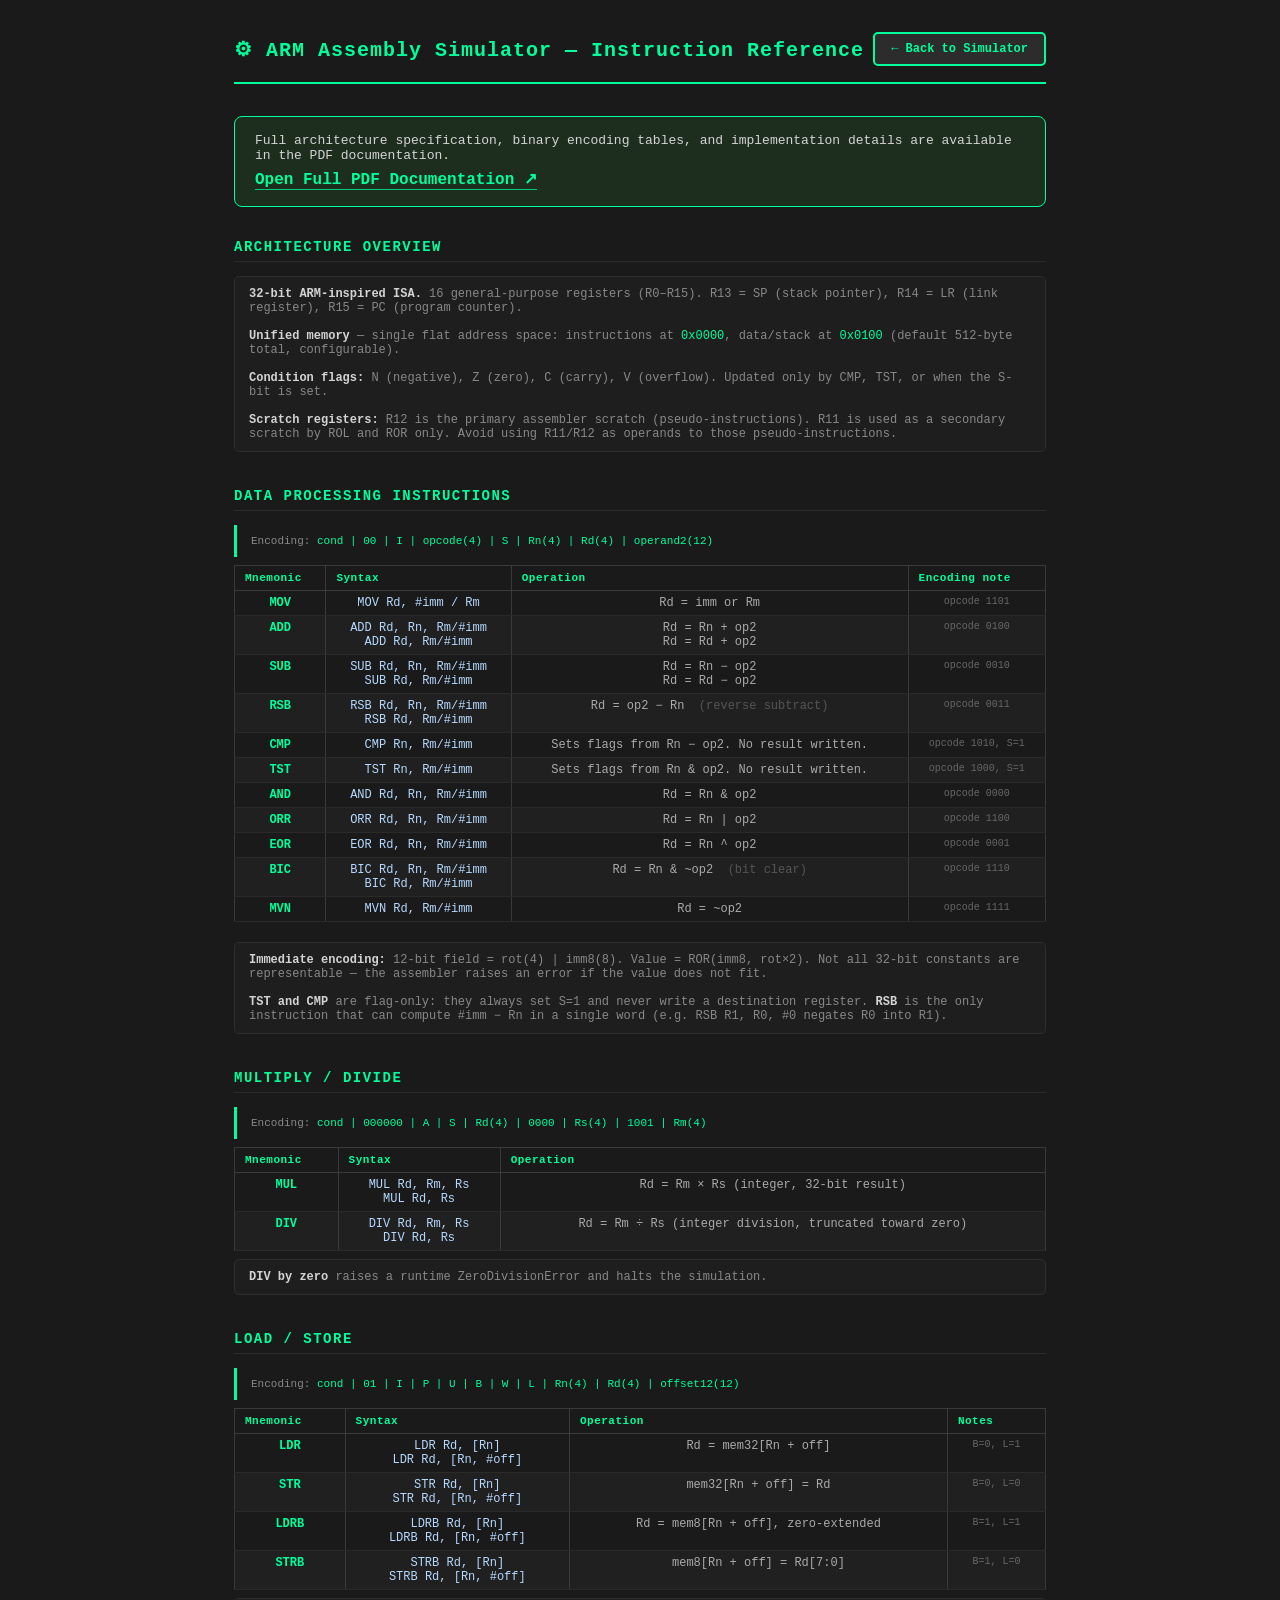
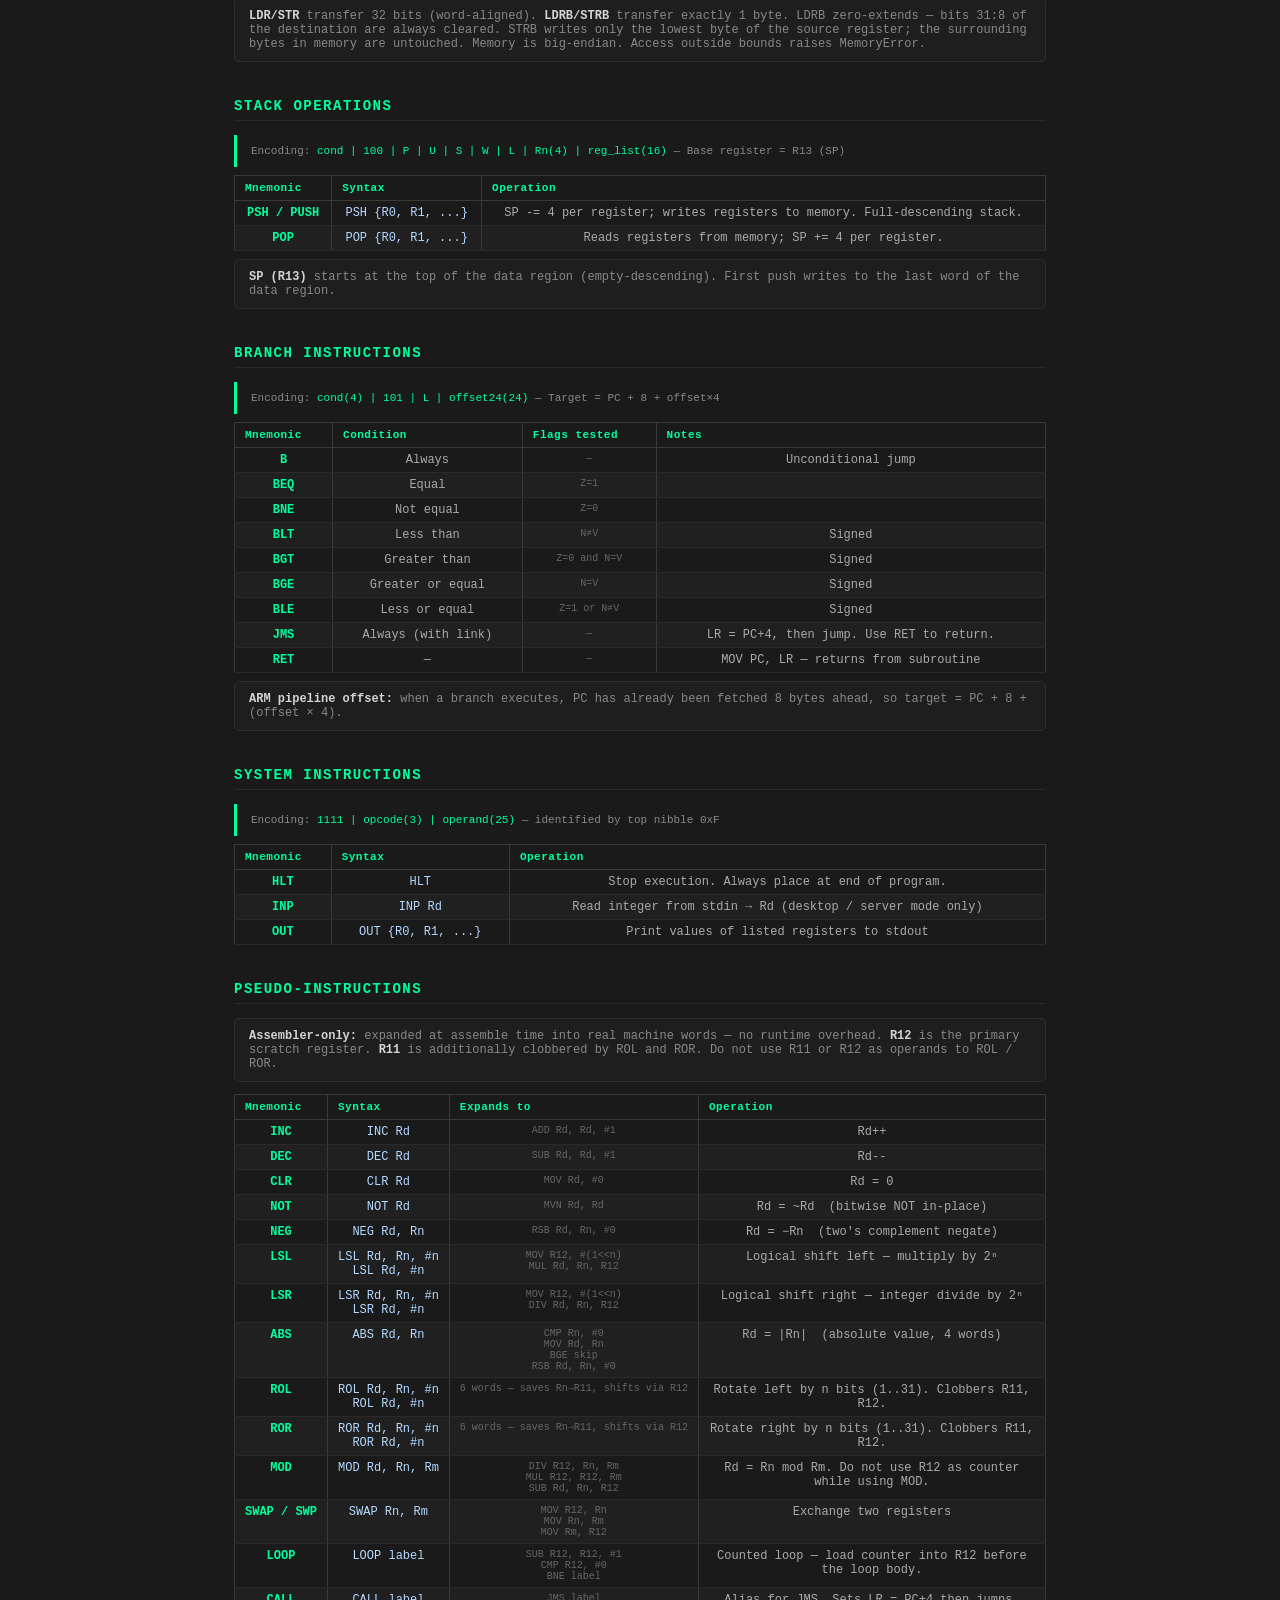
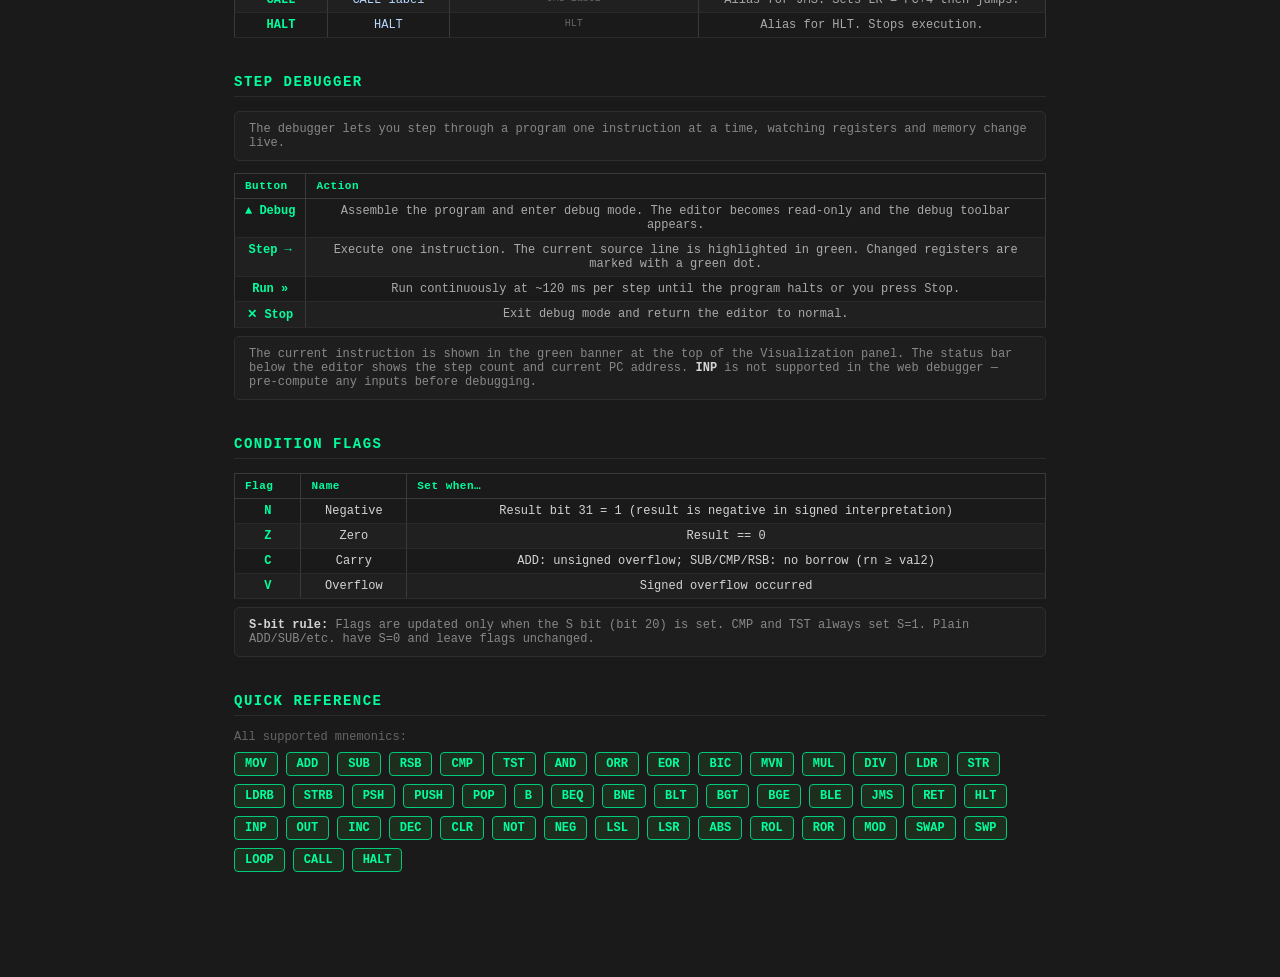
==== commit cefda928: "web update with enw instr + debugger" ====
--- a/web/docs.html
+++ b/web/docs.html
@@ -19,9 +19,9 @@
             Full architecture specification, binary encoding tables, and
             implementation details are available in the PDF documentation.
           </p>
-          <a href="/Documentation_ARM_Assembly_Simulator.pdf" target="_blank">
-            Open Full PDF Documentation ↗
-          </a>
+          <a href="/Documentation_ARM_Assembly_Simulator.pdf" target="_blank"
+            >Open Full PDF Documentation ↗</a
+          >
         </div>
       </div>
 
@@ -36,7 +36,12 @@
           <span style="color: var(--green)">0x0100</span> (default 512-byte
           total, configurable).<br /><br />
           <b>Condition flags:</b> N (negative), Z (zero), C (carry), V
-          (overflow). Updated only by <code>CMP</code> or when the S-bit is set.
+          (overflow). Updated only by <code>CMP</code>, <code>TST</code>, or
+          when the S-bit is set.<br /><br />
+          <b>Scratch registers:</b> <code>R12</code> is the primary assembler
+          scratch (pseudo-instructions). <code>R11</code> is used as a secondary
+          scratch by <code>ROL</code> and <code>ROR</code> only. Avoid using
+          R11/R12 as operands to those pseudo-instructions.
         </div>
       </div>
 
@@ -48,7 +53,6 @@
             >cond | 00 | I | opcode(4) | S | Rn(4) | Rd(4) | operand2(12)</span
           >
         </div>
-
         <div class="instr-group">
           <table class="instr-table">
             <thead>
@@ -77,6 +81,16 @@
                 <td class="syntax">SUB Rd, Rn, Rm/#imm<br />SUB Rd, Rm/#imm</td>
                 <td class="desc">Rd = Rn − op2<br />Rd = Rd − op2</td>
                 <td class="enc">opcode 0010</td>
+              </tr>
+              <tr>
+                <td class="mnemonic">RSB</td>
+                <td class="syntax">RSB Rd, Rn, Rm/#imm<br />RSB Rd, Rm/#imm</td>
+                <td class="desc">
+                  Rd = op2 − Rn &nbsp;<span style="color: #555"
+                    >(reverse subtract)</span
+                  >
+                </td>
+                <td class="enc">opcode 0011</td>
               </tr>
               <tr>
                 <td class="mnemonic">CMP</td>
@@ -87,6 +101,14 @@
                 <td class="enc">opcode 1010, S=1</td>
               </tr>
               <tr>
+                <td class="mnemonic">TST</td>
+                <td class="syntax">TST Rn, Rm/#imm</td>
+                <td class="desc">
+                  Sets flags from Rn &amp; op2. No result written.
+                </td>
+                <td class="enc">opcode 1000, S=1</td>
+              </tr>
+              <tr>
                 <td class="mnemonic">AND</td>
                 <td class="syntax">AND Rd, Rn, Rm/#imm</td>
                 <td class="desc">Rd = Rn &amp; op2</td>
@@ -105,6 +127,16 @@
                 <td class="enc">opcode 0001</td>
               </tr>
               <tr>
+                <td class="mnemonic">BIC</td>
+                <td class="syntax">BIC Rd, Rn, Rm/#imm<br />BIC Rd, Rm/#imm</td>
+                <td class="desc">
+                  Rd = Rn &amp; ~op2 &nbsp;<span style="color: #555"
+                    >(bit clear)</span
+                  >
+                </td>
+                <td class="enc">opcode 1110</td>
+              </tr>
+              <tr>
                 <td class="mnemonic">MVN</td>
                 <td class="syntax">MVN Rd, Rm/#imm</td>
                 <td class="desc">Rd = ~op2</td>
@@ -115,8 +147,13 @@
         </div>
         <div class="note">
           <b>Immediate encoding:</b> 12-bit field =
-          <code>rot(4) | imm8(8)</code>. Value = ROR(imm8, rot×2). Values must
-          fit this form — not all 32-bit constants are encodable.
+          <code>rot(4) | imm8(8)</code>. Value = ROR(imm8, rot×2). Not all
+          32-bit constants are representable — the assembler raises an error if
+          the value does not fit.<br /><br />
+          <b>TST and CMP</b> are flag-only: they always set S=1 and never write
+          a destination register. <b>RSB</b> is the only instruction that can
+          compute <code>#imm − Rn</code> in a single word (e.g.
+          <code>RSB R1, R0, #0</code> negates R0 into R1).
         </div>
       </div>
 
@@ -145,7 +182,9 @@
             <tr>
               <td class="mnemonic">DIV</td>
               <td class="syntax">DIV Rd, Rm, Rs<br />DIV Rd, Rs</td>
-              <td class="desc">Rd = Rm ÷ Rs (integer division, truncated)</td>
+              <td class="desc">
+                Rd = Rm ÷ Rs (integer division, truncated toward zero)
+              </td>
             </tr>
           </tbody>
         </table>
@@ -170,24 +209,43 @@
               <th>Mnemonic</th>
               <th>Syntax</th>
               <th>Operation</th>
+              <th>Notes</th>
             </tr>
           </thead>
           <tbody>
             <tr>
               <td class="mnemonic">LDR</td>
-              <td class="syntax">LDR Rd, [Rn]<br />LDR Rd, [Rn, #offset]</td>
-              <td class="desc">Rd = mem[Rn + offset]</td>
+              <td class="syntax">LDR Rd, [Rn]<br />LDR Rd, [Rn, #off]</td>
+              <td class="desc">Rd = mem32[Rn + off]</td>
+              <td class="enc">B=0, L=1</td>
             </tr>
             <tr>
               <td class="mnemonic">STR</td>
-              <td class="syntax">STR Rd, [Rn]<br />STR Rd, [Rn, #offset]</td>
-              <td class="desc">mem[Rn + offset] = Rd</td>
-            </tr>
-          </tbody>
-        </table>
-        <div class="note">
-          <b>Word-aligned</b> 32-bit transfers only. Access outside memory
-          bounds raises MemoryError.
+              <td class="syntax">STR Rd, [Rn]<br />STR Rd, [Rn, #off]</td>
+              <td class="desc">mem32[Rn + off] = Rd</td>
+              <td class="enc">B=0, L=0</td>
+            </tr>
+            <tr>
+              <td class="mnemonic">LDRB</td>
+              <td class="syntax">LDRB Rd, [Rn]<br />LDRB Rd, [Rn, #off]</td>
+              <td class="desc">Rd = mem8[Rn + off], zero-extended</td>
+              <td class="enc">B=1, L=1</td>
+            </tr>
+            <tr>
+              <td class="mnemonic">STRB</td>
+              <td class="syntax">STRB Rd, [Rn]<br />STRB Rd, [Rn, #off]</td>
+              <td class="desc">mem8[Rn + off] = Rd[7:0]</td>
+              <td class="enc">B=1, L=0</td>
+            </tr>
+          </tbody>
+        </table>
+        <div class="note">
+          <b>LDR/STR</b> transfer 32 bits (word-aligned).
+          <b>LDRB/STRB</b> transfer exactly 1 byte. LDRB zero-extends — bits
+          31:8 of the destination are always cleared. STRB writes only the
+          lowest byte of the source register; the surrounding bytes in memory
+          are untouched. Memory is big-endian. Access outside bounds raises
+          MemoryError.
         </div>
       </div>
 
@@ -211,13 +269,16 @@
               <td class="mnemonic">PSH / PUSH</td>
               <td class="syntax">PSH {R0, R1, ...}</td>
               <td class="desc">
-                SP -= 4 per register, writes to memory. Full-descending stack.
+                SP -= 4 per register; writes registers to memory.
+                Full-descending stack.
               </td>
             </tr>
             <tr>
               <td class="mnemonic">POP</td>
               <td class="syntax">POP {R0, R1, ...}</td>
-              <td class="desc">Reads from memory, SP += 4 per register.</td>
+              <td class="desc">
+                Reads registers from memory; SP += 4 per register.
+              </td>
             </tr>
           </tbody>
         </table>
@@ -332,7 +393,7 @@
               <td class="mnemonic">INP</td>
               <td class="syntax">INP Rd</td>
               <td class="desc">
-                Read integer from stdin → Rd (desktop mode only)
+                Read integer from stdin → Rd (desktop / server mode only)
               </td>
             </tr>
             <tr>
@@ -347,9 +408,10 @@
       <div class="docs-section">
         <h2>Pseudo-Instructions</h2>
         <div class="note" style="margin-bottom: 12px">
-          <b>Assembler-only:</b> pseudo-instructions are expanded at assemble
-          time into real machine words. They use <b>R12</b> as a scratch
-          register (no PUSH/POP emitted — zero memory traffic).
+          <b>Assembler-only:</b> expanded at assemble time into real machine
+          words — no runtime overhead. <b>R12</b> is the primary scratch
+          register. <b>R11</b> is additionally clobbered by ROL and ROR. Do not
+          use R11 or R12 as operands to ROL / ROR.
         </div>
         <table class="instr-table">
           <thead>
@@ -380,6 +442,18 @@
               <td class="desc">Rd = 0</td>
             </tr>
             <tr>
+              <td class="mnemonic">NOT</td>
+              <td class="syntax">NOT Rd</td>
+              <td class="enc">MVN Rd, Rd</td>
+              <td class="desc">Rd = ~Rd &nbsp;(bitwise NOT in-place)</td>
+            </tr>
+            <tr>
+              <td class="mnemonic">NEG</td>
+              <td class="syntax">NEG Rd, Rn</td>
+              <td class="enc">RSB Rd, Rn, #0</td>
+              <td class="desc">Rd = −Rn &nbsp;(two's complement negate)</td>
+            </tr>
+            <tr>
               <td class="mnemonic">LSL</td>
               <td class="syntax">LSL Rd, Rn, #n<br />LSL Rd, #n</td>
               <td class="enc">MOV R12, #(1&lt;&lt;n)<br />MUL Rd, Rn, R12</td>
@@ -392,12 +466,38 @@
               <td class="desc">Logical shift right — integer divide by 2ⁿ</td>
             </tr>
             <tr>
+              <td class="mnemonic">ABS</td>
+              <td class="syntax">ABS Rd, Rn</td>
+              <td class="enc">
+                CMP Rn, #0<br />MOV Rd, Rn<br />BGE skip<br />RSB Rd, Rn, #0
+              </td>
+              <td class="desc">Rd = |Rn| &nbsp;(absolute value, 4 words)</td>
+            </tr>
+            <tr>
+              <td class="mnemonic">ROL</td>
+              <td class="syntax">ROL Rd, Rn, #n<br />ROL Rd, #n</td>
+              <td class="enc">6 words — saves Rn→R11, shifts via R12</td>
+              <td class="desc">
+                Rotate left by n bits (1..31). Clobbers R11, R12.
+              </td>
+            </tr>
+            <tr>
+              <td class="mnemonic">ROR</td>
+              <td class="syntax">ROR Rd, Rn, #n<br />ROR Rd, #n</td>
+              <td class="enc">6 words — saves Rn→R11, shifts via R12</td>
+              <td class="desc">
+                Rotate right by n bits (1..31). Clobbers R11, R12.
+              </td>
+            </tr>
+            <tr>
               <td class="mnemonic">MOD</td>
               <td class="syntax">MOD Rd, Rn, Rm</td>
               <td class="enc">
                 DIV R12, Rn, Rm<br />MUL R12, R12, Rm<br />SUB Rd, Rn, R12
               </td>
-              <td class="desc">Rd = Rn mod Rm</td>
+              <td class="desc">
+                Rd = Rn mod Rm. Do not use R12 as counter while using MOD.
+              </td>
             </tr>
             <tr>
               <td class="mnemonic">SWAP / SWP</td>
@@ -412,11 +512,76 @@
                 SUB R12, R12, #1<br />CMP R12, #0<br />BNE label
               </td>
               <td class="desc">
-                Counted loop — R12 is the counter (set it before the loop)
-              </td>
-            </tr>
-          </tbody>
-        </table>
+                Counted loop — load counter into R12 before the loop body.
+              </td>
+            </tr>
+            <tr>
+              <td class="mnemonic">CALL</td>
+              <td class="syntax">CALL label</td>
+              <td class="enc">JMS label</td>
+              <td class="desc">Alias for JMS. Sets LR = PC+4 then jumps.</td>
+            </tr>
+            <tr>
+              <td class="mnemonic">HALT</td>
+              <td class="syntax">HALT</td>
+              <td class="enc">HLT</td>
+              <td class="desc">Alias for HLT. Stops execution.</td>
+            </tr>
+          </tbody>
+        </table>
+      </div>
+
+      <!-- ── Debugger ── -->
+      <div class="docs-section">
+        <h2>Step Debugger</h2>
+        <div class="note" style="margin-bottom: 12px">
+          The debugger lets you step through a program one instruction at a
+          time, watching registers and memory change live.
+        </div>
+        <table class="instr-table">
+          <thead>
+            <tr>
+              <th>Button</th>
+              <th>Action</th>
+            </tr>
+          </thead>
+          <tbody>
+            <tr>
+              <td class="mnemonic">▲ Debug</td>
+              <td class="desc">
+                Assemble the program and enter debug mode. The editor becomes
+                read-only and the debug toolbar appears.
+              </td>
+            </tr>
+            <tr>
+              <td class="mnemonic">Step →</td>
+              <td class="desc">
+                Execute one instruction. The current source line is highlighted
+                in green. Changed registers are marked with a green dot.
+              </td>
+            </tr>
+            <tr>
+              <td class="mnemonic">Run »</td>
+              <td class="desc">
+                Run continuously at ~120 ms per step until the program halts or
+                you press Stop.
+              </td>
+            </tr>
+            <tr>
+              <td class="mnemonic">✕ Stop</td>
+              <td class="desc">
+                Exit debug mode and return the editor to normal.
+              </td>
+            </tr>
+          </tbody>
+        </table>
+        <div class="note">
+          The current instruction is shown in the green banner at the top of the
+          Visualization panel. The status bar below the editor shows the step
+          count and current PC address.
+          <b>INP</b> is not supported in the web debugger — pre-compute any
+          inputs before debugging.
+        </div>
       </div>
 
       <div class="docs-section">
@@ -434,8 +599,7 @@
               <td class="flag-name">N</td>
               <td>Negative</td>
               <td>
-                Result bit 31 = 1 (i.e. result is negative in signed
-                interpretation)
+                Result bit 31 = 1 (result is negative in signed interpretation)
               </td>
             </tr>
             <tr>
@@ -446,7 +610,9 @@
             <tr>
               <td class="flag-name">C</td>
               <td>Carry</td>
-              <td>ADD: unsigned overflow; SUB/CMP: no borrow (rn ≥ val2)</td>
+              <td>
+                ADD: unsigned overflow; SUB/CMP/RSB: no borrow (rn ≥ val2)
+              </td>
             </tr>
             <tr>
               <td class="flag-name">V</td>
@@ -456,12 +622,13 @@
           </tbody>
         </table>
         <div class="note">
-          <b>S-bit rule:</b> Flags are only updated when the S bit (bit 20) is
-          set in the encoding. CMP always sets S=1. Plain ADD/SUB/etc. have S=0
-          and leave flags unchanged.
-        </div>
-      </div>
-
+          <b>S-bit rule:</b> Flags are updated only when the S bit (bit 20) is
+          set. CMP and TST always set S=1. Plain ADD/SUB/etc. have S=0 and leave
+          flags unchanged.
+        </div>
+      </div>
+
+      <!-- ── Quick Reference ── -->
       <div class="docs-section">
         <h2>Quick Reference</h2>
         <p style="color: #666; font-size: 12px; margin: 0 0 6px">
@@ -469,23 +636,29 @@
         </p>
         <div class="pill-row">
           <span class="pill">MOV</span><span class="pill">ADD</span
-          ><span class="pill">SUB</span> <span class="pill">CMP</span
-          ><span class="pill">AND</span><span class="pill">ORR</span>
-          <span class="pill">EOR</span><span class="pill">MVN</span
-          ><span class="pill">MUL</span> <span class="pill">DIV</span
-          ><span class="pill">LDR</span><span class="pill">STR</span>
-          <span class="pill">PSH</span><span class="pill">PUSH</span
-          ><span class="pill">POP</span> <span class="pill">B</span
-          ><span class="pill">BEQ</span><span class="pill">BNE</span>
-          <span class="pill">BLT</span><span class="pill">BGT</span
-          ><span class="pill">BGE</span> <span class="pill">BLE</span
-          ><span class="pill">JMS</span><span class="pill">RET</span>
-          <span class="pill">HLT</span><span class="pill">INP</span
-          ><span class="pill">OUT</span> <span class="pill">INC</span
-          ><span class="pill">DEC</span><span class="pill">CLR</span>
-          <span class="pill">LSL</span><span class="pill">LSR</span
-          ><span class="pill">MOD</span> <span class="pill">SWAP</span
-          ><span class="pill">SWP</span><span class="pill">LOOP</span>
+          ><span class="pill">SUB</span> <span class="pill">RSB</span
+          ><span class="pill">CMP</span><span class="pill">TST</span>
+          <span class="pill">AND</span><span class="pill">ORR</span
+          ><span class="pill">EOR</span> <span class="pill">BIC</span
+          ><span class="pill">MVN</span><span class="pill">MUL</span>
+          <span class="pill">DIV</span><span class="pill">LDR</span
+          ><span class="pill">STR</span> <span class="pill">LDRB</span
+          ><span class="pill">STRB</span><span class="pill">PSH</span>
+          <span class="pill">PUSH</span><span class="pill">POP</span
+          ><span class="pill">B</span> <span class="pill">BEQ</span
+          ><span class="pill">BNE</span><span class="pill">BLT</span>
+          <span class="pill">BGT</span><span class="pill">BGE</span
+          ><span class="pill">BLE</span> <span class="pill">JMS</span
+          ><span class="pill">RET</span><span class="pill">HLT</span>
+          <span class="pill">INP</span><span class="pill">OUT</span
+          ><span class="pill">INC</span> <span class="pill">DEC</span
+          ><span class="pill">CLR</span><span class="pill">NOT</span>
+          <span class="pill">NEG</span><span class="pill">LSL</span
+          ><span class="pill">LSR</span> <span class="pill">ABS</span
+          ><span class="pill">ROL</span><span class="pill">ROR</span>
+          <span class="pill">MOD</span><span class="pill">SWAP</span
+          ><span class="pill">SWP</span> <span class="pill">LOOP</span
+          ><span class="pill">CALL</span><span class="pill">HALT</span>
         </div>
       </div>
     </div>
--- a/web/styles.css
+++ b/web/styles.css
@@ -46,9 +46,11 @@
   text-transform: uppercase;
 }
 
+/* ── Editor with line numbers ───────────────────────────────────────── */
 #editor-wrapper {
   flex: 1;
   display: flex;
+  position: relative;
   border: 1px solid var(--border);
   border-radius: 6px;
   overflow: hidden;
@@ -68,6 +70,7 @@
   user-select: none;
   overflow: hidden;
   border-right: 1px solid var(--border);
+  z-index: 1;
 }
 
 #codeArea {
@@ -85,18 +88,34 @@
   overflow-y: auto;
   white-space: pre;
   overflow-x: auto;
+  position: relative;
+  z-index: 1;
 }
 
 #codeArea:focus { box-shadow: inset 0 0 0 1px var(--green); }
-
-#btn-bar {
+#codeArea[readonly] { opacity: 0.85; cursor: default; }
+
+.line-highlight {
+  position: absolute;
+  left: 40px;
+  right: 0;
+  background: rgba(0, 255, 156, 0.10);
+  border-left: 3px solid var(--green);
+  pointer-events: none;
+  z-index: 2;
+}
+
+#btn-bar, #debug-bar {
   display: flex;
   gap: 8px;
   flex-wrap: wrap;
-}
+  align-items: center;
+}
+
+.hidden { display: none !important; }
 
 button {
-  padding: 9px 18px;
+  padding: 9px 16px;
   font-family: inherit;
   font-size: 12px;
   font-weight: bold;
@@ -111,20 +130,21 @@
   color: #0a0a0a;
   border: 2px solid var(--green);
 }
-.btn-primary:hover {
-  background: transparent;
-  color: var(--green);
-}
+.btn-primary:hover { background: transparent; color: var(--green); }
 
 .btn-secondary {
   background: transparent;
   color: var(--text-dim);
   border: 2px solid var(--text-dim);
 }
-.btn-secondary:hover {
-  color: var(--green);
-  border-color: var(--green);
-}
+.btn-secondary:hover { color: var(--green); border-color: var(--green); }
+
+.btn-debug {
+  background: #1a2e1a;
+  color: var(--green);
+  border: 2px solid var(--green-dim);
+}
+.btn-debug:hover { background: var(--green); color: #0a0a0a; }
 
 .btn-docs {
   background: #2c2c2c;
@@ -132,9 +152,67 @@
   border: 2px solid var(--green);
   margin-left: auto;
 }
-.btn-docs:hover {
+.btn-docs:hover { background: var(--green); color: #0a0a0a; }
+
+#debug-bar {
+  margin-top: 8px;
+  padding: 8px 10px;
+  background: #1a2e1a;
+  border: 1px solid var(--green-dim);
+  border-radius: 6px;
+}
+
+.btn-step {
   background: var(--green);
   color: #0a0a0a;
+  border: 2px solid var(--green);
+  padding: 7px 14px;
+}
+.btn-step:hover { background: transparent; color: var(--green); }
+.btn-step:disabled { opacity: 0.4; cursor: not-allowed; }
+
+.btn-run {
+  background: transparent;
+  color: var(--green);
+  border: 2px solid var(--green-dim);
+  padding: 7px 14px;
+}
+.btn-run:hover { background: #1f3e1f; }
+.btn-run:disabled { opacity: 0.4; cursor: not-allowed; }
+
+.btn-stop {
+  background: transparent;
+  color: #ff6b6b;
+  border: 2px solid #5a2020;
+  padding: 7px 14px;
+}
+.btn-stop:hover { background: #2d1414; }
+
+#debug-status {
+  font-size: 11px;
+  color: var(--text-dim);
+  margin-left: 6px;
+}
+
+.current-instr {
+  background: #1a2e1a;
+  border: 1px solid var(--green-dim);
+  border-radius: 5px;
+  padding: 8px 12px;
+  font-size: 13px;
+  color: var(--green);
+  margin-bottom: 14px;
+  letter-spacing: 0.5px;
+}
+
+.changed-dot {
+  display: inline-block;
+  width: 6px;
+  height: 6px;
+  background: var(--green);
+  border-radius: 50%;
+  margin-right: 5px;
+  vertical-align: middle;
 }
 
 #output {
@@ -165,11 +243,7 @@
   padding-bottom: 4px;
 }
 
-table {
-  border-collapse: collapse;
-  width: 100%;
-  font-size: 12px;
-}
+table { border-collapse: collapse; width: 100%; font-size: 12px; }
 
 td, th {
   border: 1px solid var(--cell-border);
@@ -186,10 +260,7 @@
 
 tr:nth-child(even) td { background: #202020; }
 
-.mem-grid-wrap {
-  overflow-x: auto;
-  margin-top: 4px;
-}
+.mem-grid-wrap { overflow-x: auto; margin-top: 4px; }
 
 .mem-grid {
   border-collapse: collapse;
@@ -223,8 +294,8 @@
 }
 
 .cell-used-instr { background: var(--cell-used-instr); color: #0a3a20; }
-.cell-used-data  { background: var(--cell-used-data);  color: #1a1a1a; }
-.cell-empty      { background: var(--cell-empty);      color: var(--text-dim); }
+.cell-used-data  { background: var(--cell-used-data); }
+.cell-empty      { background: var(--cell-empty); color: var(--text-dim); }
 
 .error-box {
   background: var(--error-bg);
@@ -245,6 +316,5 @@
   display: block;
   overflow: auto;
   height: auto;
-  padding: 0;
   background: var(--bg-dark);
 }
--- a/web/docs_style.css
+++ b/web/docs_style.css
@@ -35,11 +35,6 @@
   font-weight: bold;
   text-decoration: none;
   transition: background 0.18s,color 0.18s;
-}
-
-.back-btn:hover {
-  background: var(--green);
-  color: #0a0a0a;
 }
 
 .pdf-banner {
@@ -123,10 +118,6 @@
   vertical-align: top;
 }
 
-.instr-table tr:hover td {
-  background: #202020;
-}
-
 .mnemonic {
   color: var(--green);
   font-weight: bold;
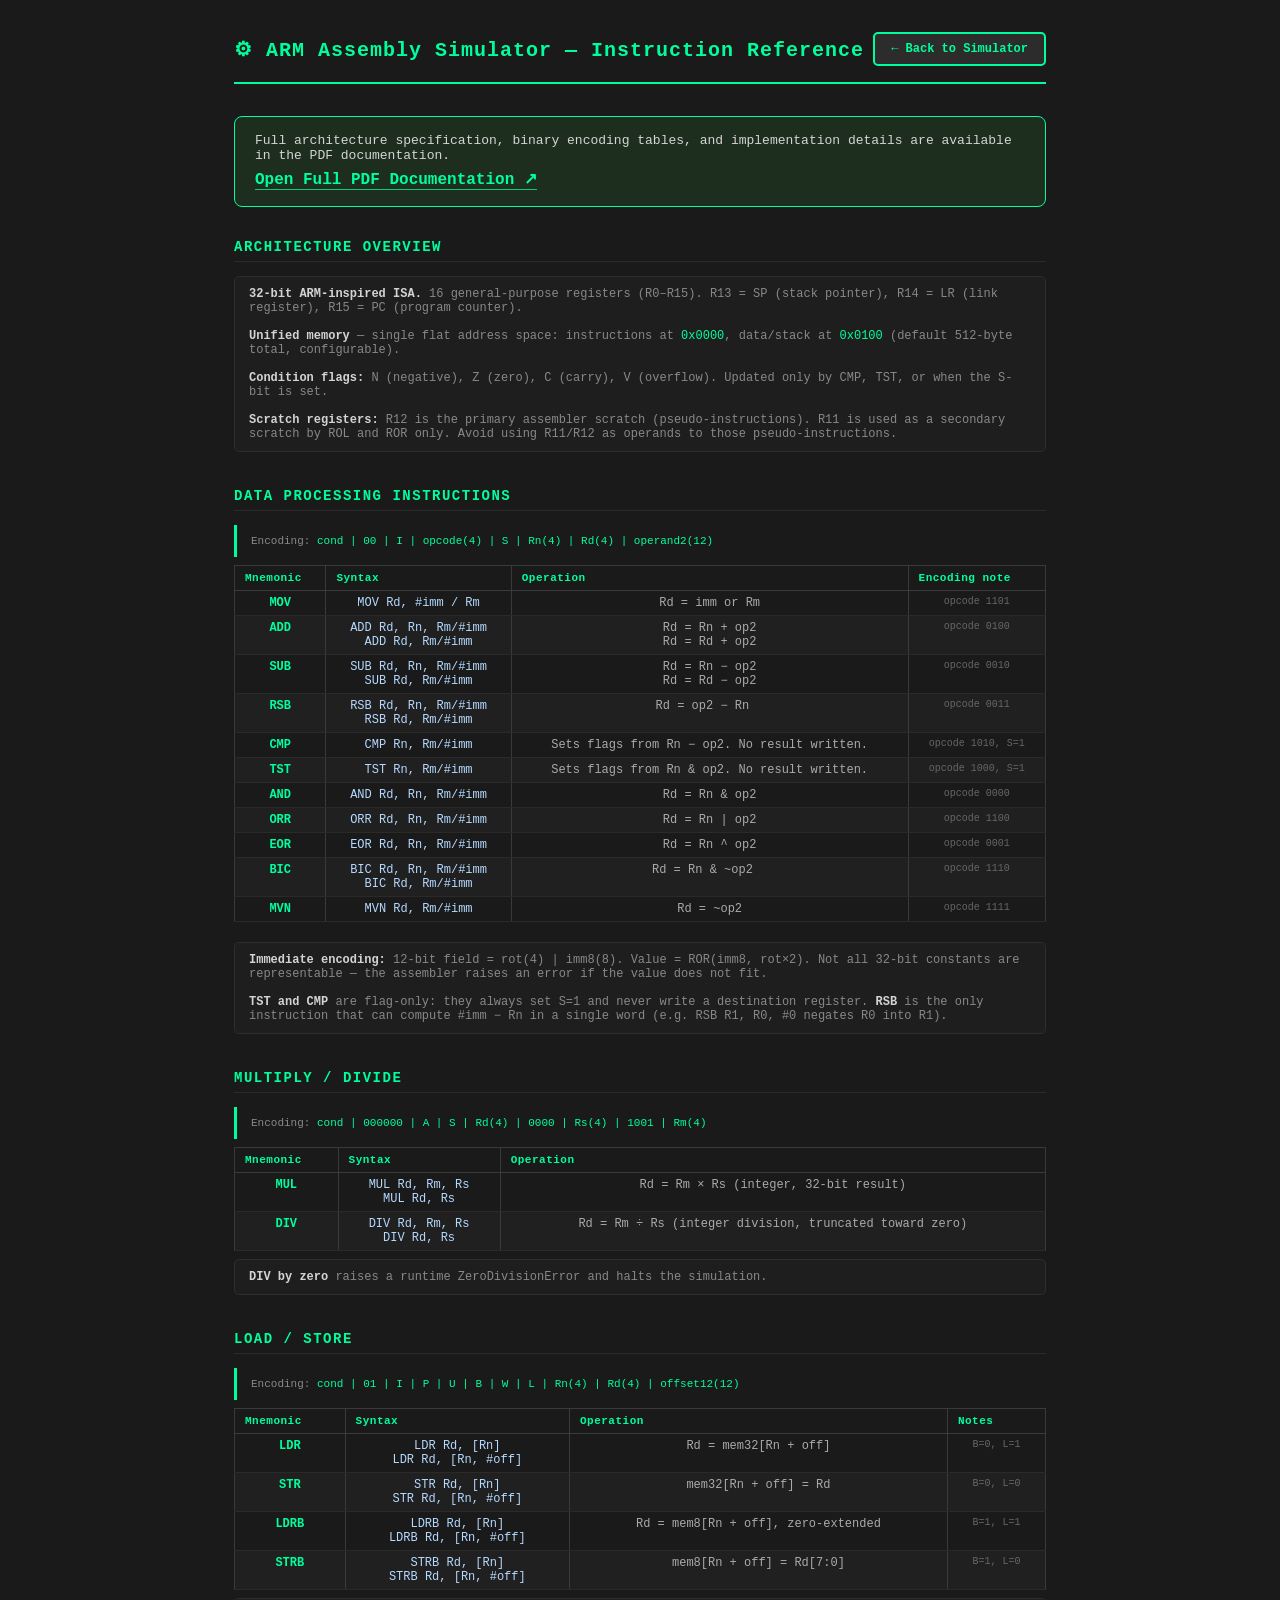
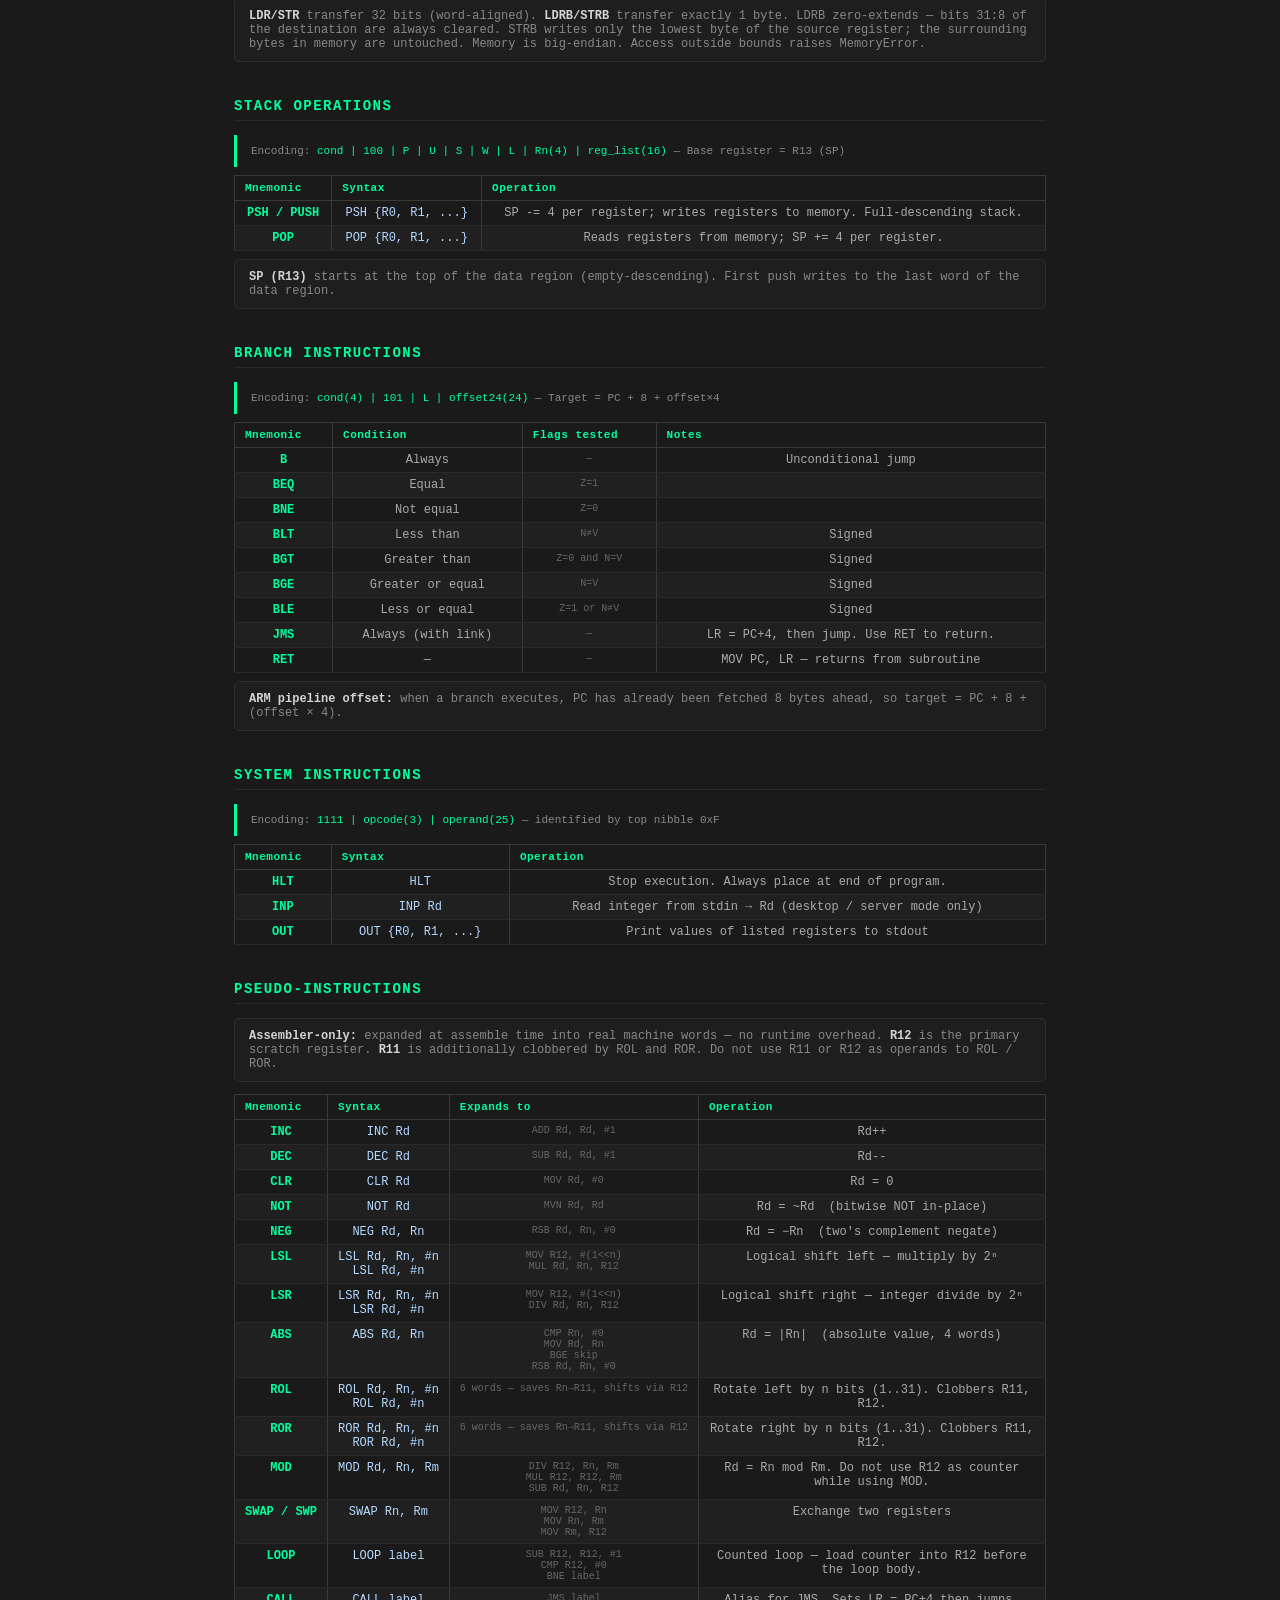
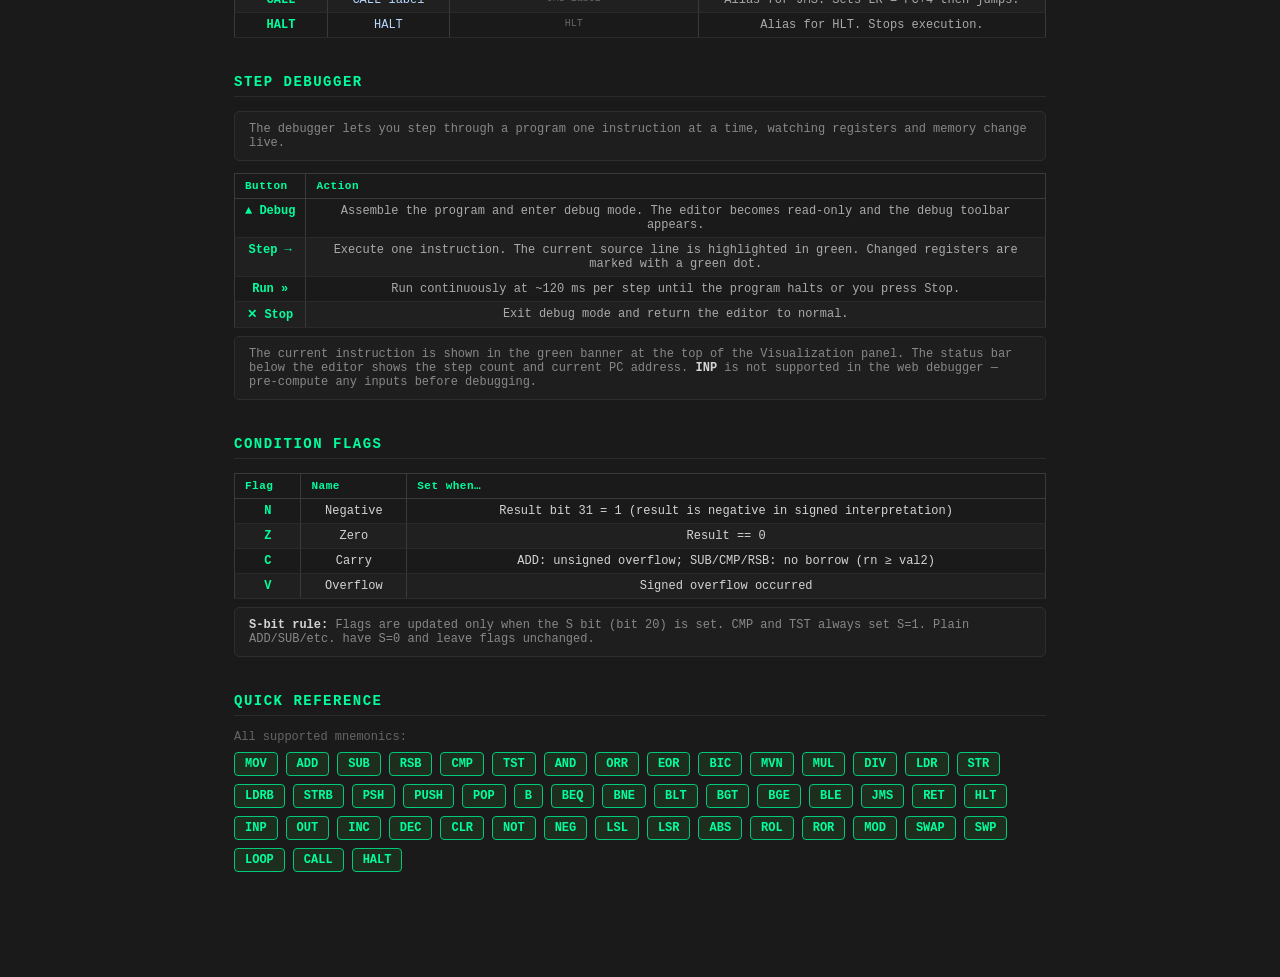
==== commit 532ff7cd: "docu page update" ====
--- a/web/docs.html
+++ b/web/docs.html
@@ -86,9 +86,7 @@
                 <td class="mnemonic">RSB</td>
                 <td class="syntax">RSB Rd, Rn, Rm/#imm<br />RSB Rd, Rm/#imm</td>
                 <td class="desc">
-                  Rd = op2 − Rn &nbsp;<span style="color: #555"
-                    >(reverse subtract)</span
-                  >
+                  Rd = op2 − Rn &nbsp;<span style="color: #555"></span>
                 </td>
                 <td class="enc">opcode 0011</td>
               </tr>
@@ -130,9 +128,7 @@
                 <td class="mnemonic">BIC</td>
                 <td class="syntax">BIC Rd, Rn, Rm/#imm<br />BIC Rd, Rm/#imm</td>
                 <td class="desc">
-                  Rd = Rn &amp; ~op2 &nbsp;<span style="color: #555"
-                    >(bit clear)</span
-                  >
+                  Rd = Rn &amp; ~op2 &nbsp;<span style="color: #555"></span>
                 </td>
                 <td class="enc">opcode 1110</td>
               </tr>
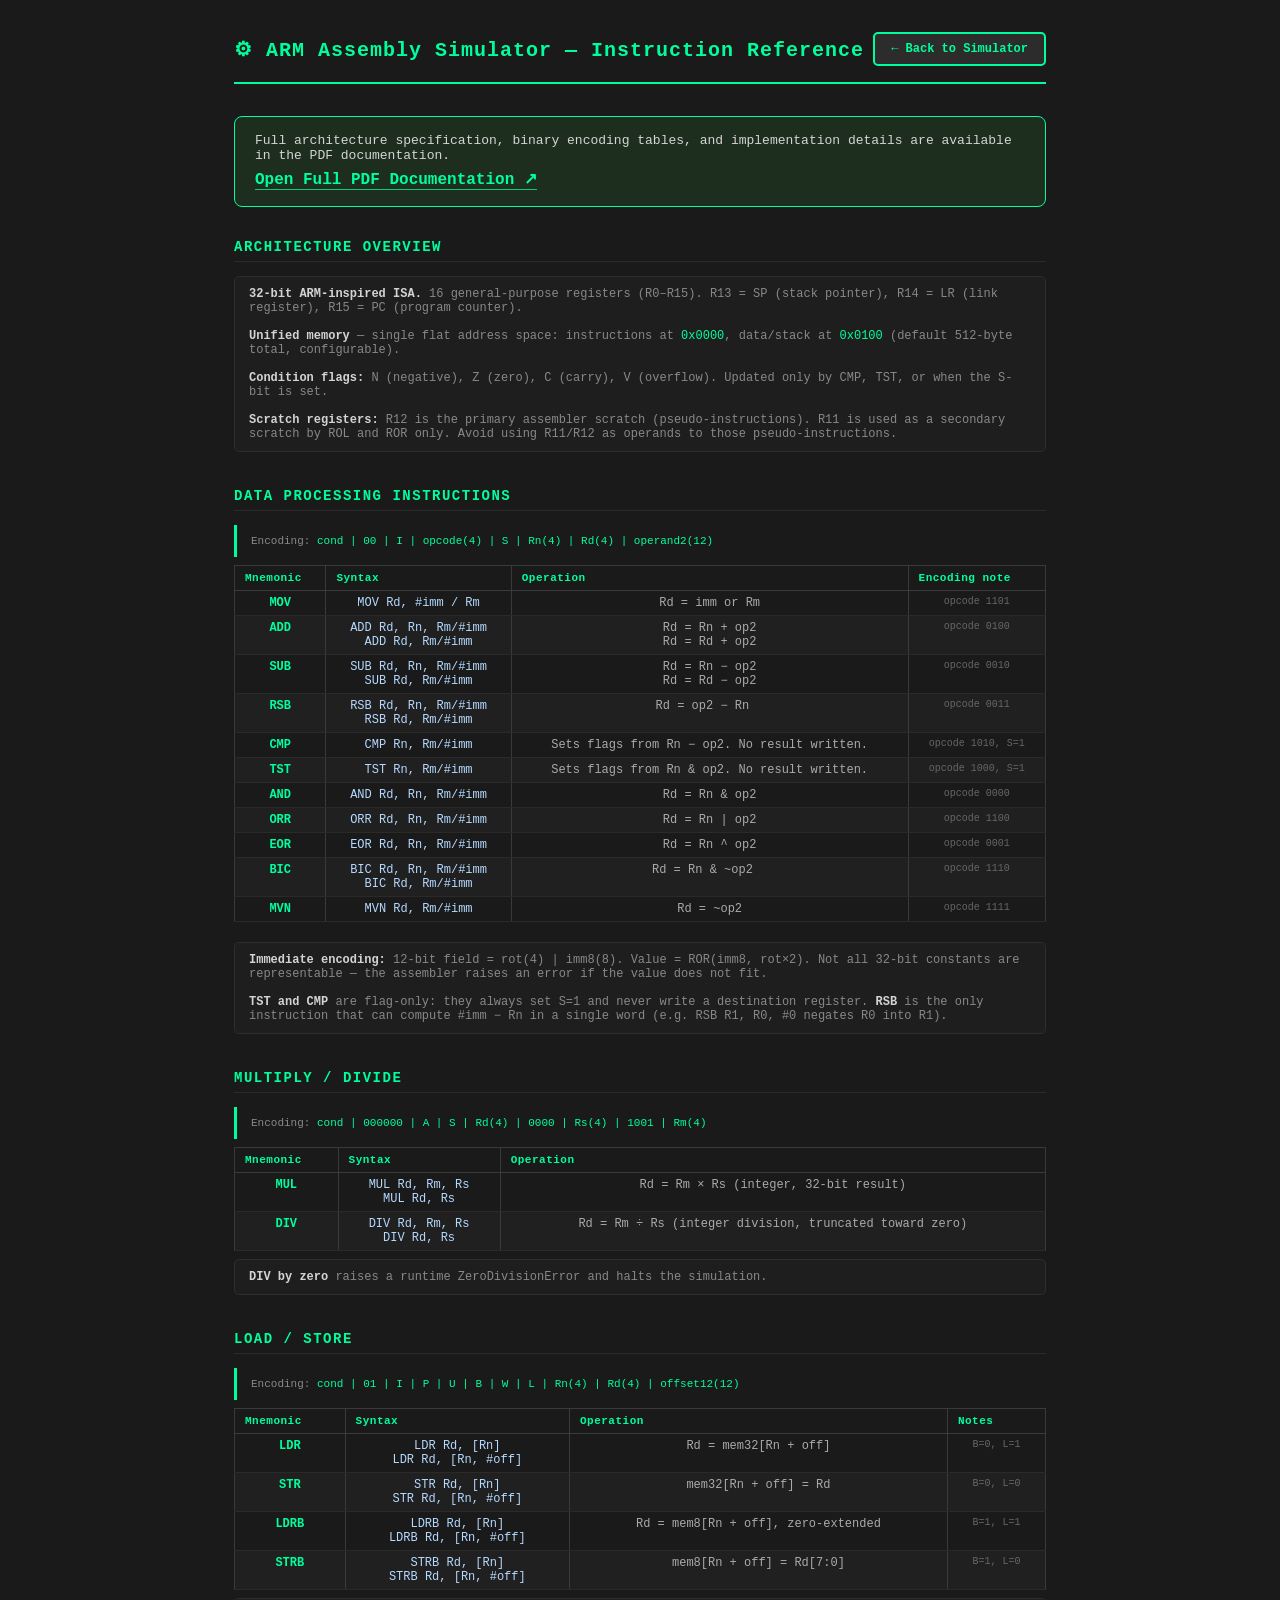
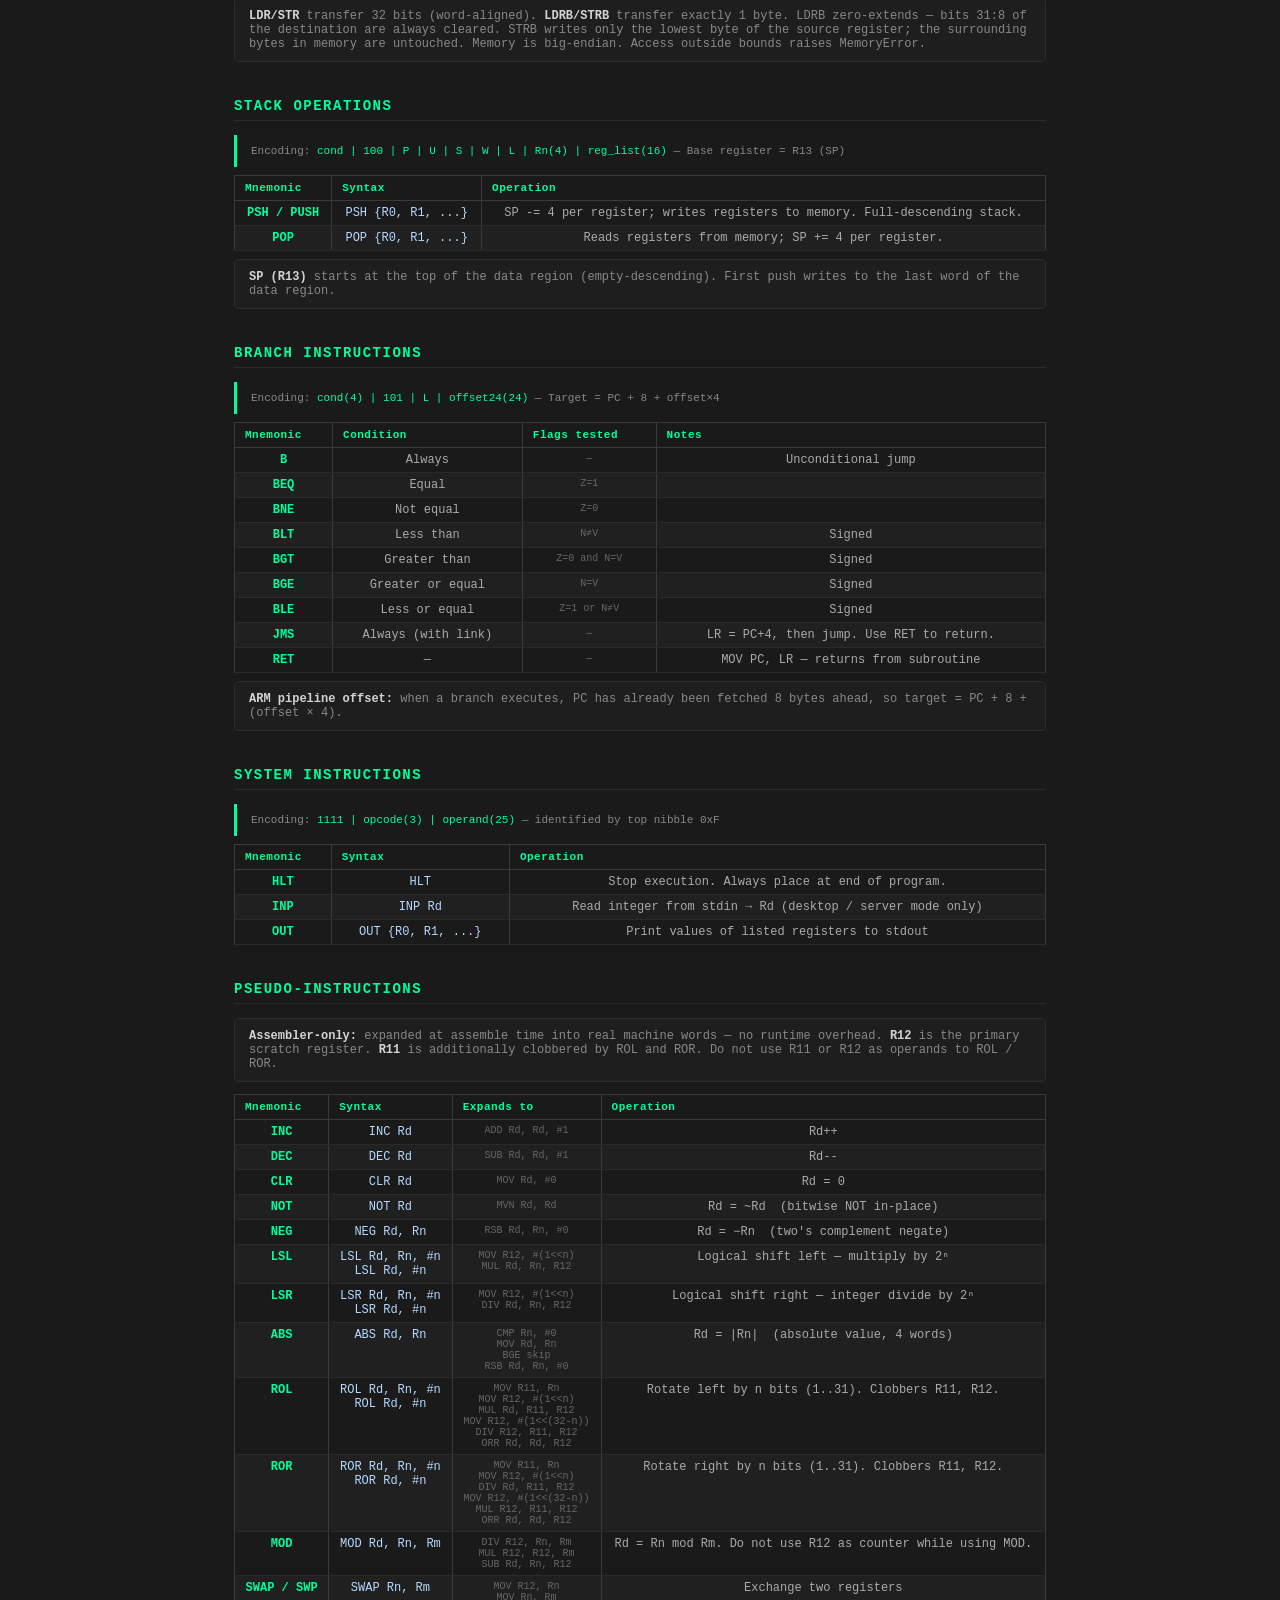
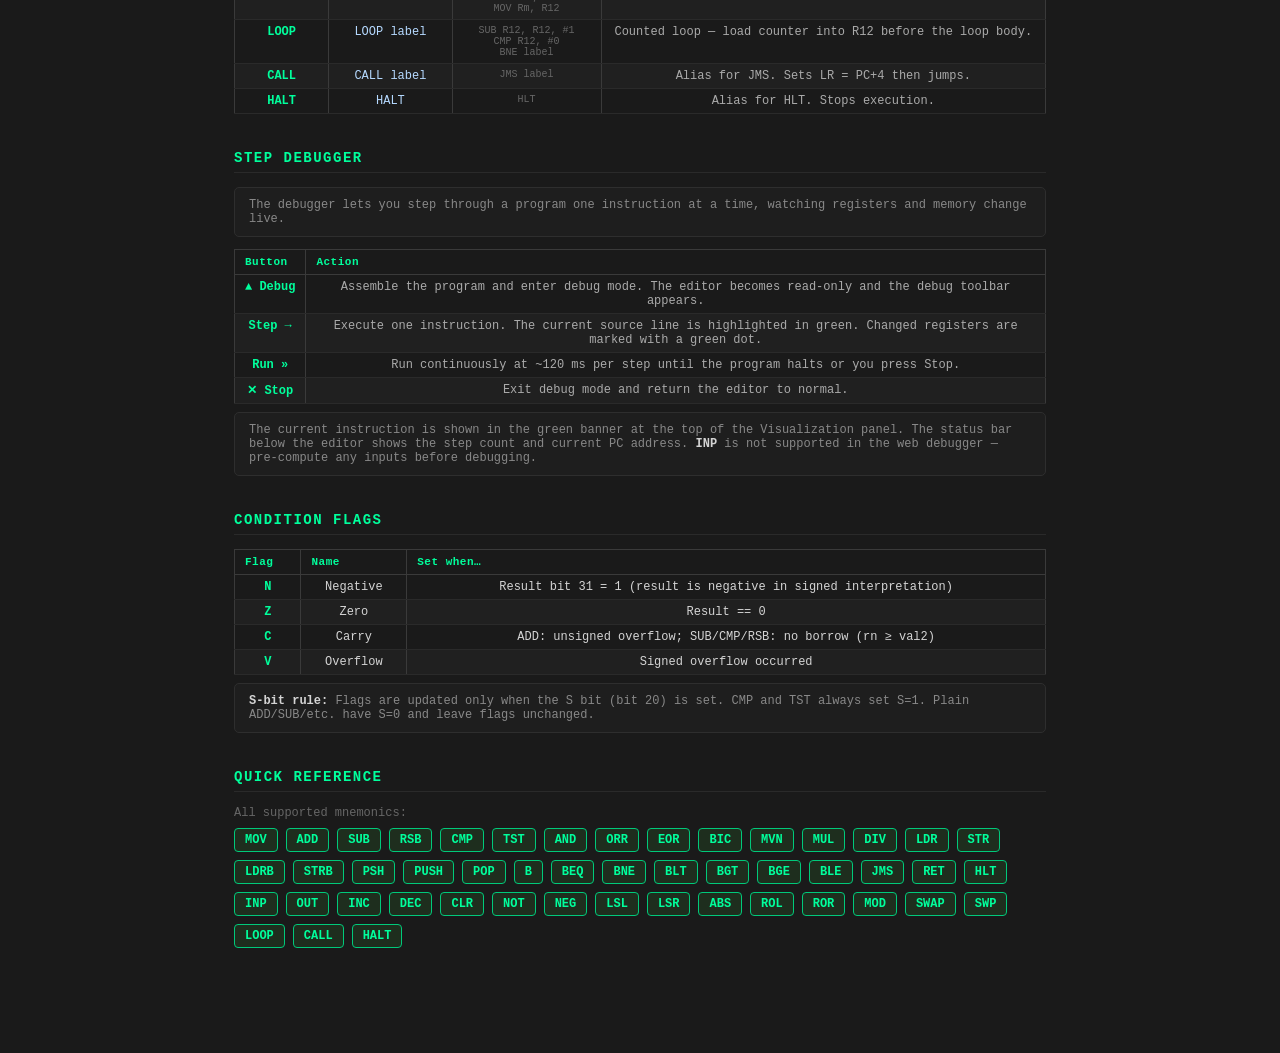
==== commit 4bdbf471: "rol ror updaete docu.html" ====
--- a/web/docs.html
+++ b/web/docs.html
@@ -472,7 +472,14 @@
             <tr>
               <td class="mnemonic">ROL</td>
               <td class="syntax">ROL Rd, Rn, #n<br />ROL Rd, #n</td>
-              <td class="enc">6 words — saves Rn→R11, shifts via R12</td>
+              <td class="enc">
+                MOV R11, Rn <br />
+                MOV R12, #(1&lt;&lt;n)<br />
+                MUL Rd, R11, R12<br />
+                MOV R12, #(1&lt;&lt;(32-n)) <br />
+                DIV R12, R11, R12 <br />
+                ORR Rd, Rd, R12
+              </td>
               <td class="desc">
                 Rotate left by n bits (1..31). Clobbers R11, R12.
               </td>
@@ -480,7 +487,11 @@
             <tr>
               <td class="mnemonic">ROR</td>
               <td class="syntax">ROR Rd, Rn, #n<br />ROR Rd, #n</td>
-              <td class="enc">6 words — saves Rn→R11, shifts via R12</td>
+              <td class="enc">
+                MOV R11, Rn <br />MOV R12, #(1&lt;&lt;n) <br />DIV Rd, R11, R12
+                <br />MOV R12, #(1&lt;&lt;(32-n))<br />
+                MUL R12, R11, R12 <br />ORR Rd, Rd, R12
+              </td>
               <td class="desc">
                 Rotate right by n bits (1..31). Clobbers R11, R12.
               </td>
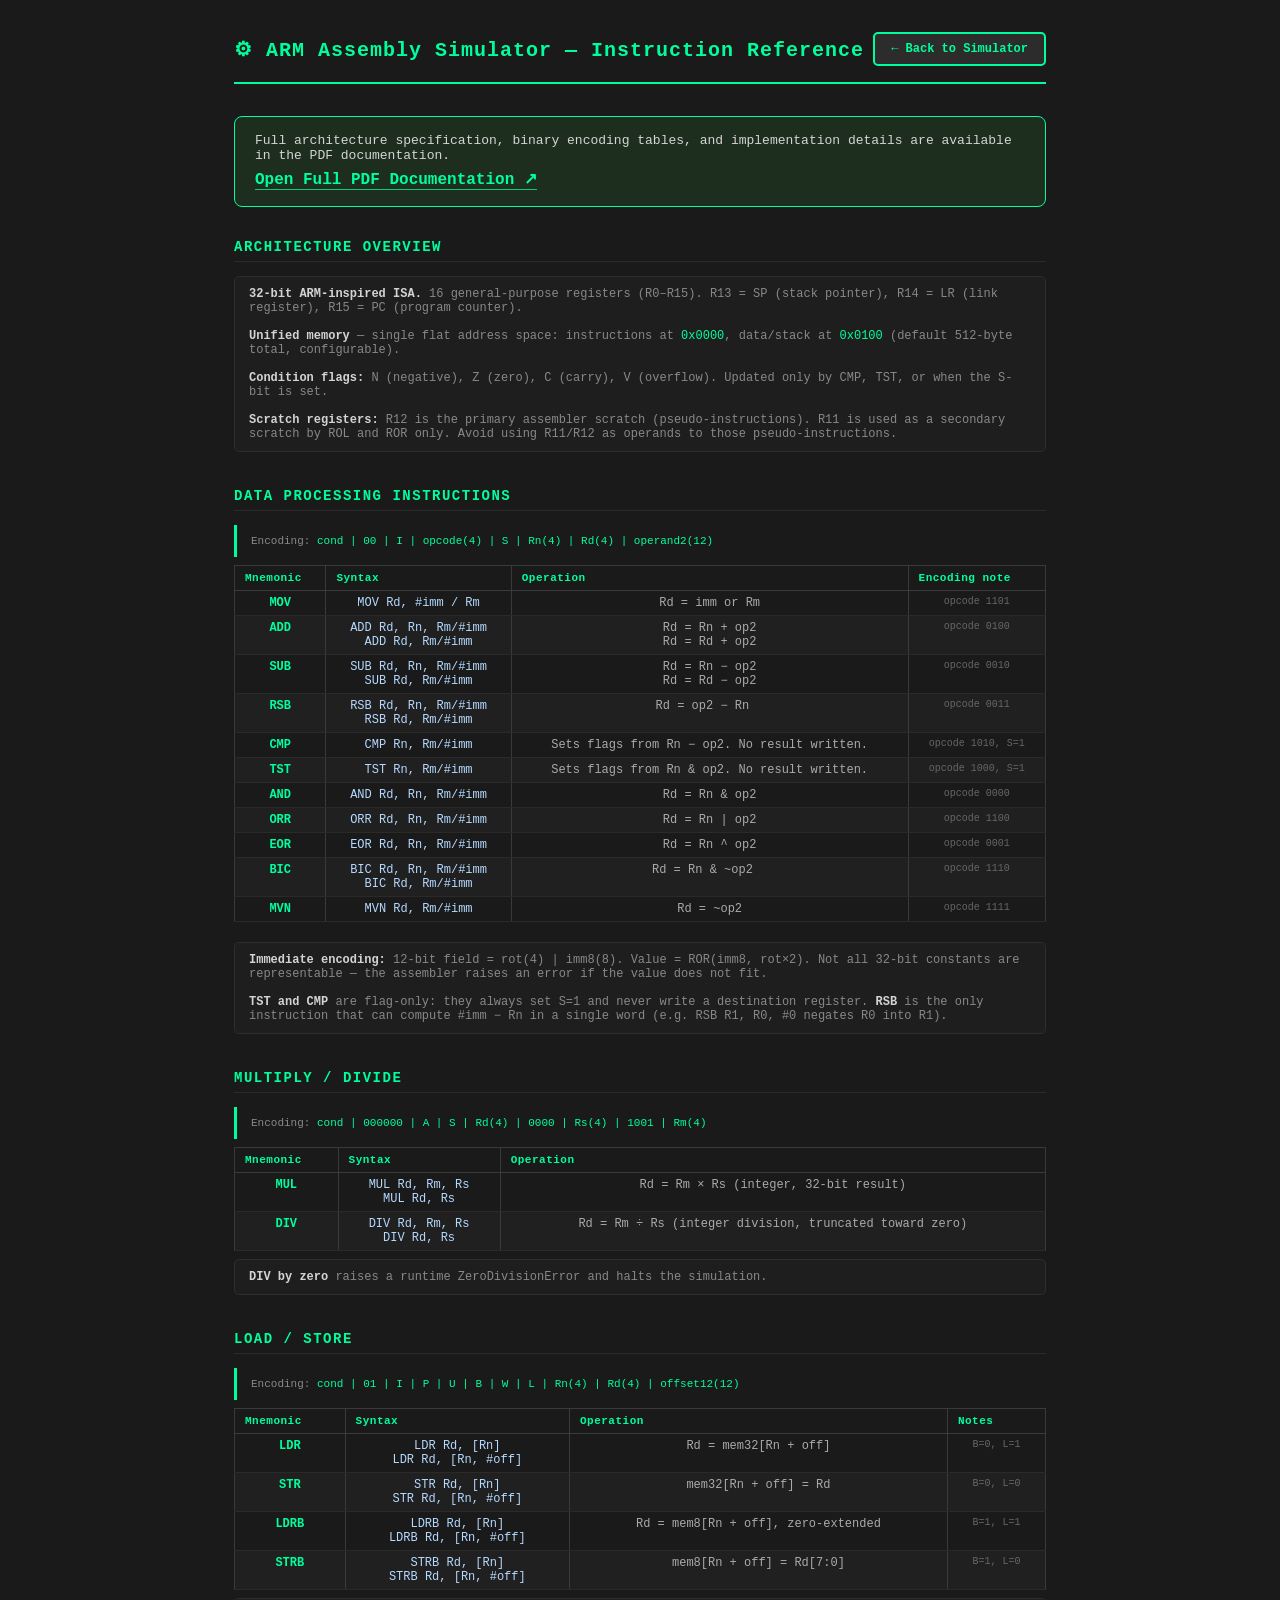
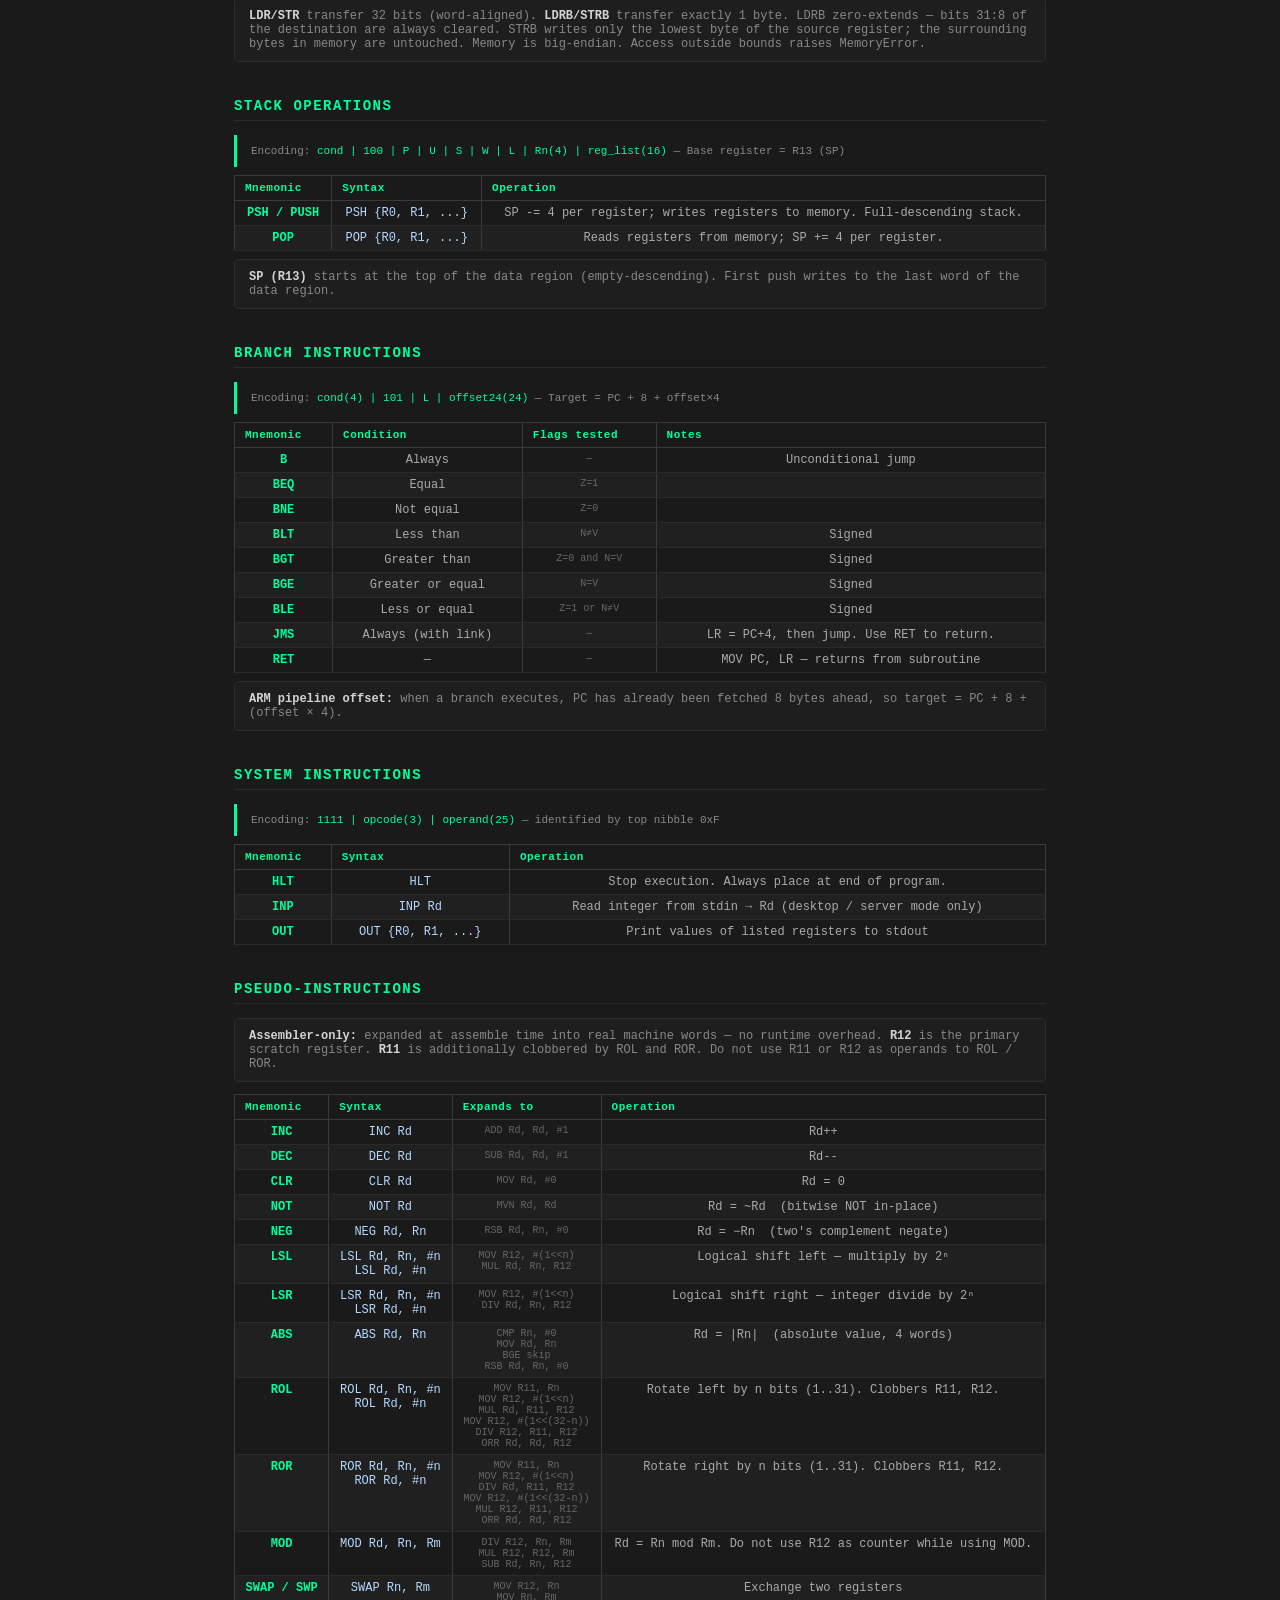
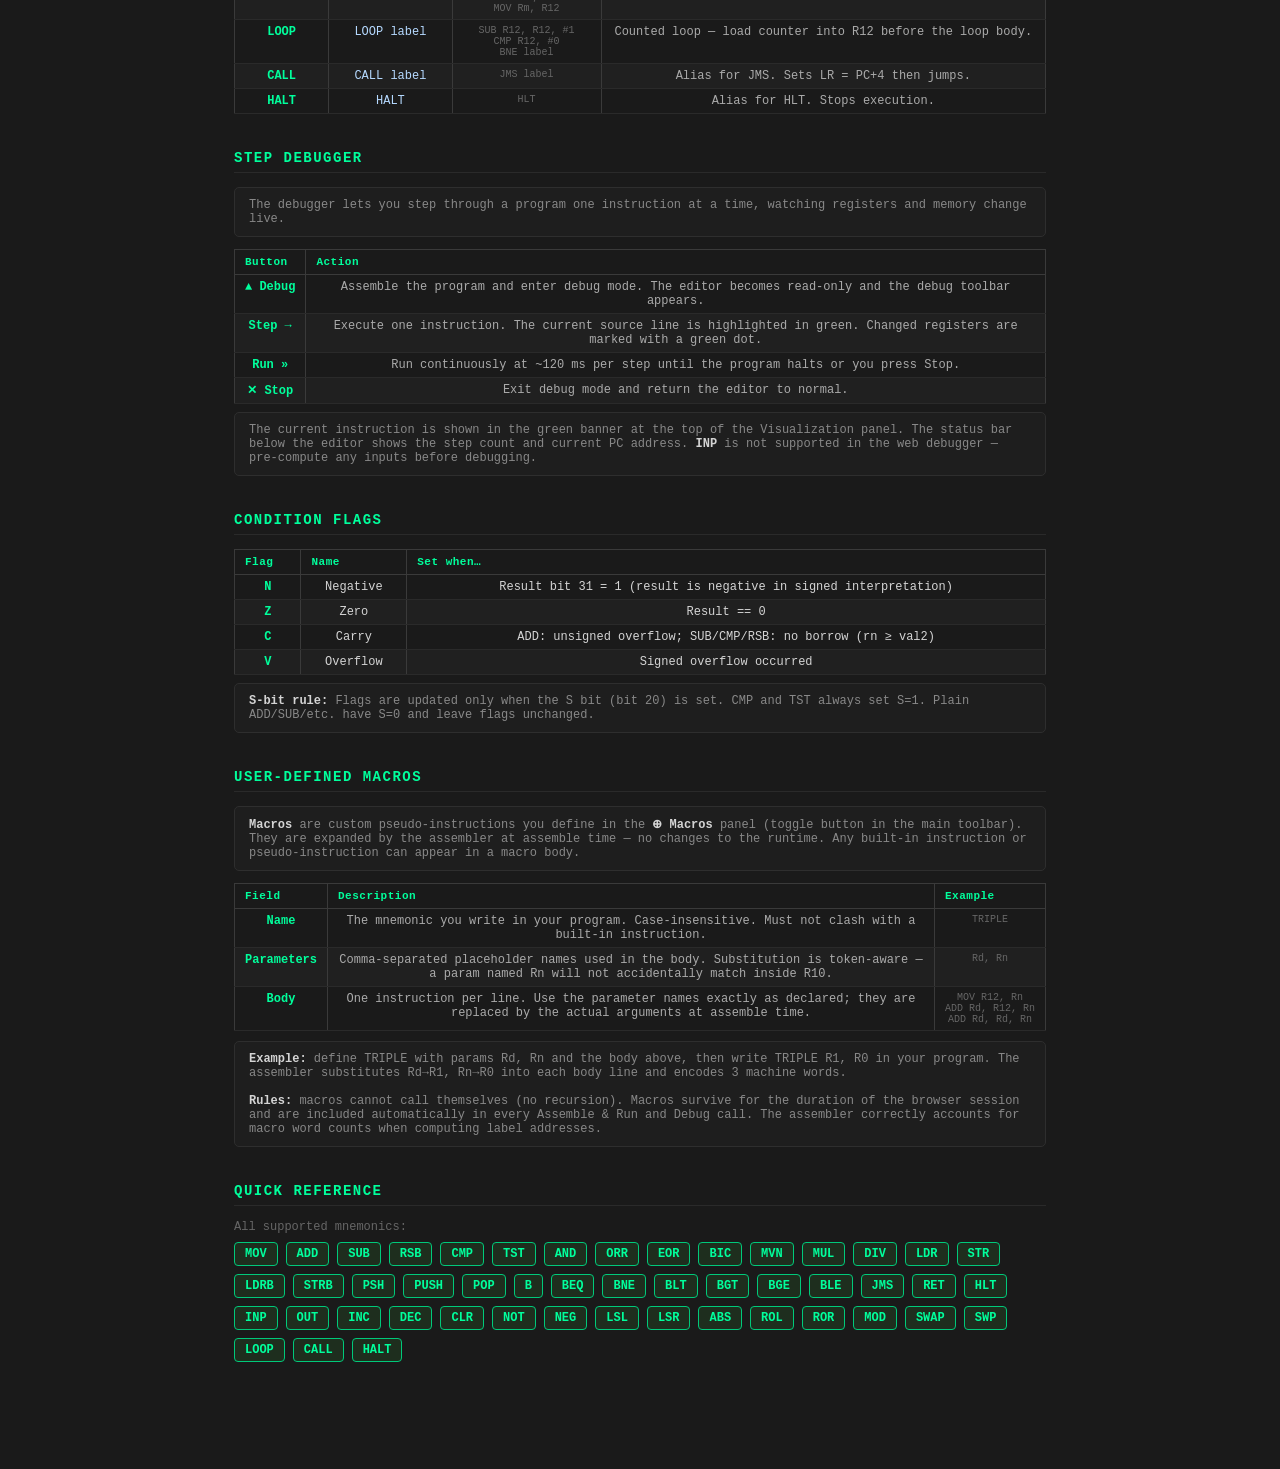
==== commit 9dc4b035: "custom pseudo docs update" ====
--- a/web/docs.html
+++ b/web/docs.html
@@ -635,7 +635,68 @@
         </div>
       </div>
 
-      <!-- ── Quick Reference ── -->
+      <div class="docs-section">
+        <h2>User-Defined Macros</h2>
+        <div class="note" style="margin-bottom: 12px">
+          <b>Macros</b> are custom pseudo-instructions you define in the
+          <b>&#8853; Macros</b> panel (toggle button in the main toolbar). They
+          are expanded by the assembler at assemble time — no changes to the
+          runtime. Any built-in instruction or pseudo-instruction can appear in
+          a macro body.
+        </div>
+        <table class="instr-table">
+          <thead>
+            <tr>
+              <th>Field</th>
+              <th>Description</th>
+              <th>Example</th>
+            </tr>
+          </thead>
+          <tbody>
+            <tr>
+              <td class="mnemonic">Name</td>
+              <td class="desc">
+                The mnemonic you write in your program. Case-insensitive. Must
+                not clash with a built-in instruction.
+              </td>
+              <td class="enc">TRIPLE</td>
+            </tr>
+            <tr>
+              <td class="mnemonic">Parameters</td>
+              <td class="desc">
+                Comma-separated placeholder names used in the body. Substitution
+                is token-aware — a param named <code>Rn</code> will not
+                accidentally match inside <code>R10</code>.
+              </td>
+              <td class="enc">Rd, Rn</td>
+            </tr>
+            <tr>
+              <td class="mnemonic">Body</td>
+              <td class="desc">
+                One instruction per line. Use the parameter names exactly as
+                declared; they are replaced by the actual arguments at assemble
+                time.
+              </td>
+              <td class="enc">
+                MOV R12, Rn<br />ADD Rd, R12, Rn<br />ADD Rd, Rd, Rn
+              </td>
+            </tr>
+          </tbody>
+        </table>
+        <div class="note" style="margin-top: 10px">
+          <b>Example:</b> define <code>TRIPLE</code> with params
+          <code>Rd, Rn</code> and the body above, then write
+          <code>TRIPLE R1, R0</code> in your program. The assembler substitutes
+          Rd&#8594;R1, Rn&#8594;R0 into each body line and encodes 3 machine
+          words.<br /><br />
+          <b>Rules:</b> macros cannot call themselves (no recursion). Macros
+          survive for the duration of the browser session and are included
+          automatically in every Assemble &amp; Run and Debug call. The
+          assembler correctly accounts for macro word counts when computing
+          label addresses.
+        </div>
+      </div>
+
       <div class="docs-section">
         <h2>Quick Reference</h2>
         <p style="color: #666; font-size: 12px; margin: 0 0 6px">
--- a/web/styles.css
+++ b/web/styles.css
@@ -146,6 +146,15 @@
 }
 .btn-debug:hover { background: var(--green); color: #0a0a0a; }
 
+/* ── NEW: Macros toggle button ───────────────────────────────────────── */
+.btn-macros {
+  background: #2a2a1a;
+  color: #c8c870;
+  border: 2px solid #6a6a30;
+}
+.btn-macros:hover { background: #c8c870; color: #0a0a0a; }
+/* ── END NEW ─────────────────────────────────────────────────────────── */
+
 .btn-docs {
   background: #2c2c2c;
   color: var(--green);
@@ -215,6 +224,141 @@
   vertical-align: middle;
 }
 
+#macros-panel {
+  width: 340px;
+  min-width: 280px;
+  height: 100%;
+  background: #1e1e16;
+  border-right: 2px solid #6a6a30;
+  display: flex;
+  flex-direction: column;
+  padding: 14px;
+  overflow-y: auto;
+  flex-shrink: 0;
+}
+
+#macros-header h2 {
+  margin: 0 0 4px;
+  color: #c8c870;
+  font-size: 15px;
+  letter-spacing: 1px;
+  text-transform: uppercase;
+}
+
+#macros-hint {
+  display: block;
+  font-size: 10px;
+  color: var(--text-dim);
+  margin-bottom: 12px;
+  line-height: 1.5;
+}
+
+#macros-table-wrap {
+  overflow-x: auto;
+  margin-bottom: 10px;
+}
+
+#macros-table {
+  width: 100%;
+  border-collapse: collapse;
+  font-size: 11px;
+}
+
+#macros-table th {
+  background: #2a2a1a;
+  color: #c8c870;
+  padding: 5px 8px;
+  text-align: left;
+  font-size: 10px;
+  letter-spacing: 0.5px;
+  white-space: nowrap;
+}
+
+#macros-table th .th-hint {
+  color: #555;
+  font-weight: normal;
+}
+
+#macros-table td {
+  padding: 4px 4px;
+  border-bottom: 1px solid #2a2a18;
+  vertical-align: top;
+}
+
+.macro-name,
+.macro-params {
+  background: #141410;
+  color: #c8c870;
+  border: 1px solid #3a3a20;
+  border-radius: 3px;
+  padding: 4px 6px;
+  font-family: Consolas, monospace;
+  font-size: 11px;
+  width: 100%;
+  outline: none;
+}
+.macro-name:focus,
+.macro-params:focus { border-color: #c8c870; }
+
+.macro-body {
+  background: #141410;
+  color: var(--text);
+  border: 1px solid #3a3a20;
+  border-radius: 3px;
+  padding: 4px 6px;
+  font-family: Consolas, monospace;
+  font-size: 11px;
+  width: 100%;
+  resize: vertical;
+  outline: none;
+  line-height: 1.5;
+}
+.macro-body:focus { border-color: #c8c870; }
+
+.btn-macro-del {
+  background: transparent;
+  color: #ff6b6b;
+  border: 1px solid #5a2020;
+  border-radius: 3px;
+  padding: 4px 7px;
+  font-size: 10px;
+  cursor: pointer;
+  width: 100%;
+}
+.btn-macro-del:hover { background: #2d1414; }
+
+.btn-macro-add {
+  background: #2a2a1a;
+  color: #c8c870;
+  border: 1px solid #6a6a30;
+  border-radius: 4px;
+  padding: 7px 12px;
+  font-size: 11px;
+  font-family: inherit;
+  font-weight: bold;
+  cursor: pointer;
+  width: 100%;
+  margin-bottom: 12px;
+}
+.btn-macro-add:hover { background: #c8c870; color: #0a0a0a; }
+
+.macros-note {
+  font-size: 10px;
+  color: #555;
+  line-height: 1.6;
+  border-top: 1px solid #2a2a18;
+  padding-top: 10px;
+  margin-top: auto;
+}
+
+.macros-note code {
+  color: #8a8a50;
+  background: #141410;
+  padding: 1px 4px;
+  border-radius: 2px;
+  font-size: 10px;
+}
+
 #output {
   flex: 1;
   height: 100%;
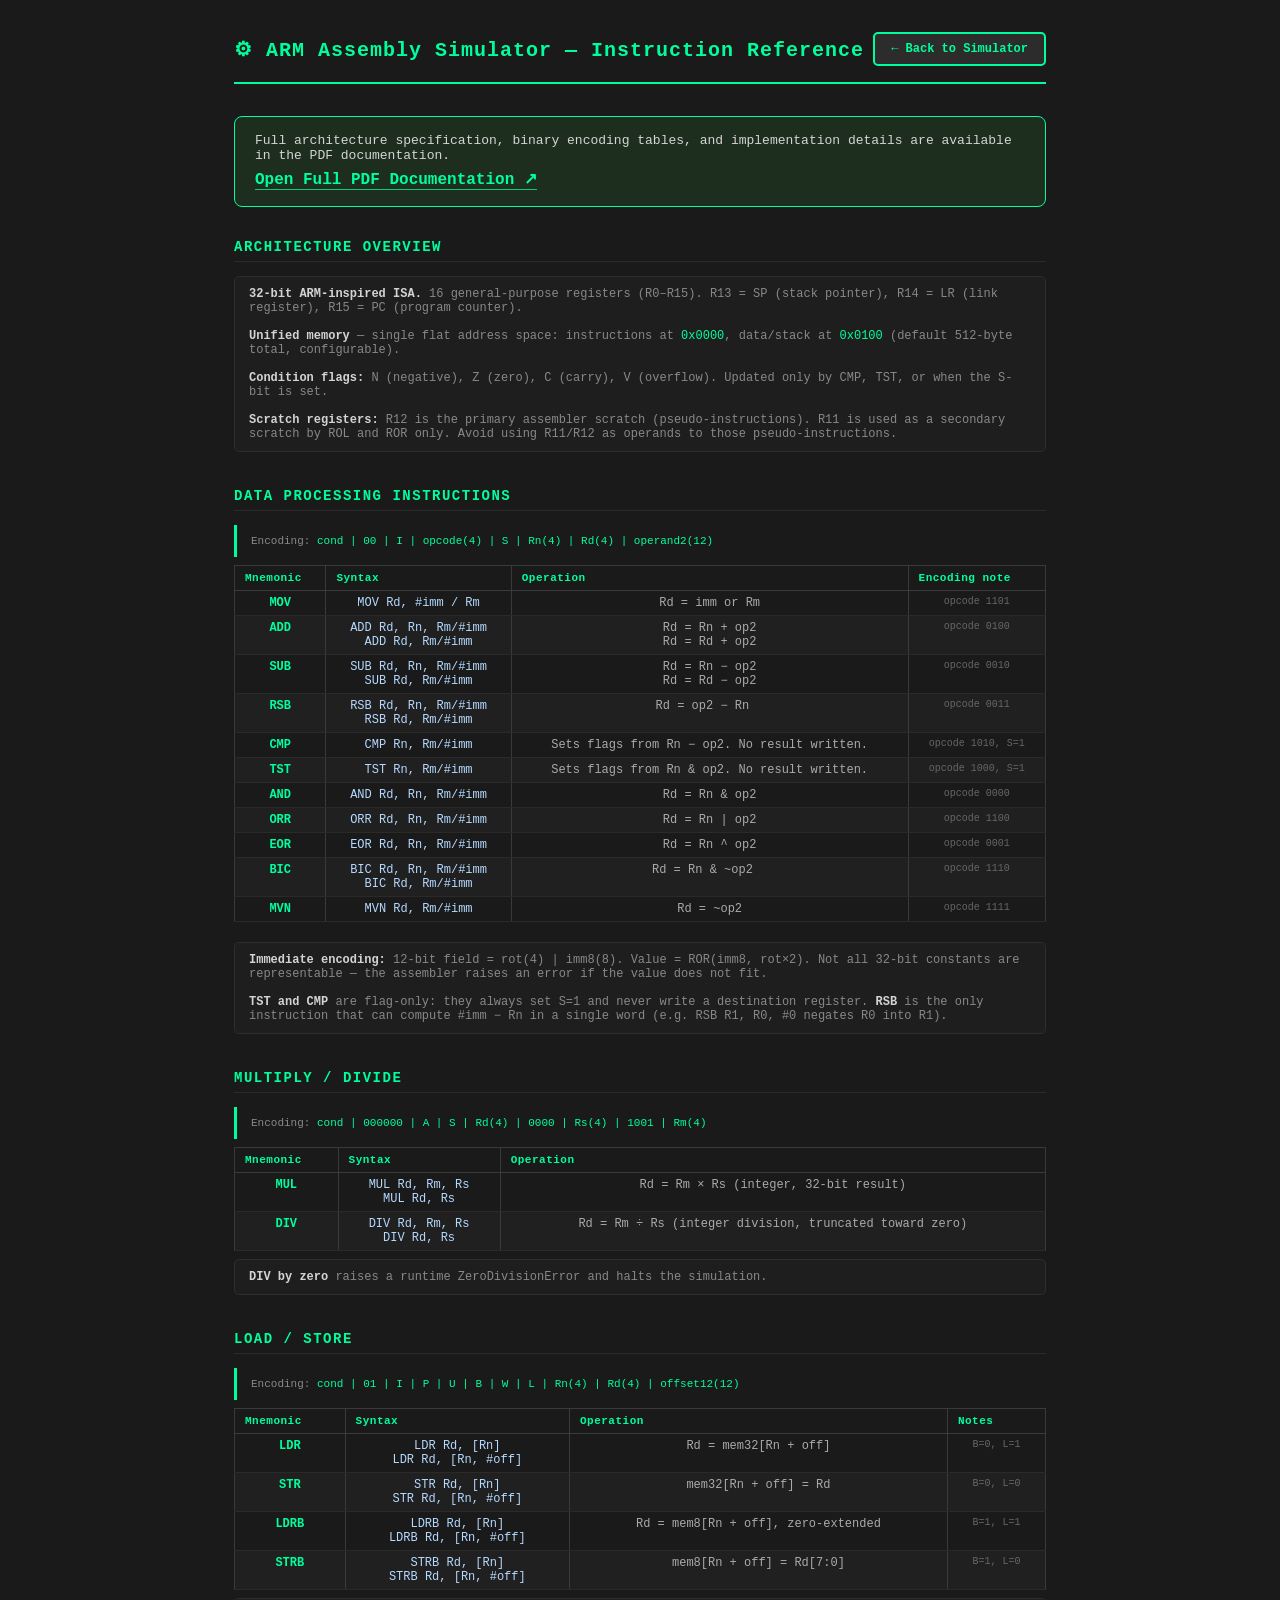
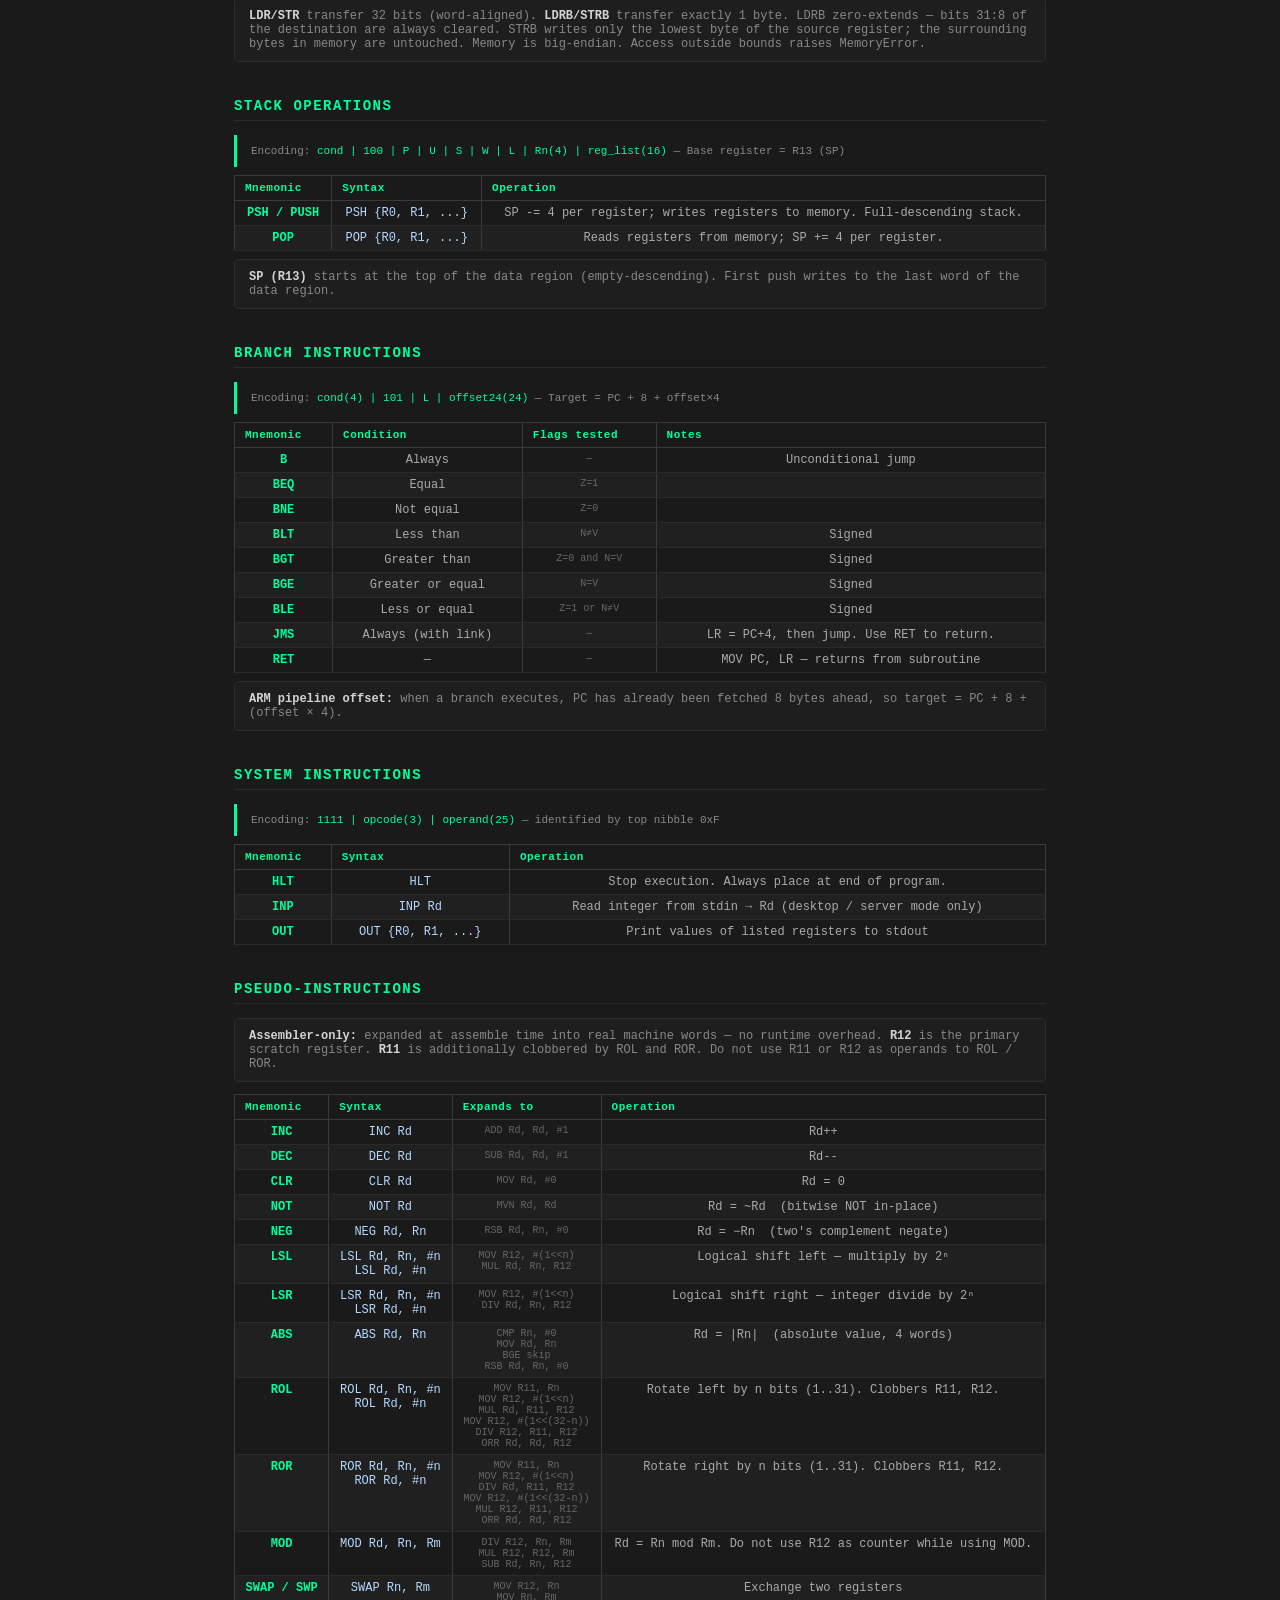
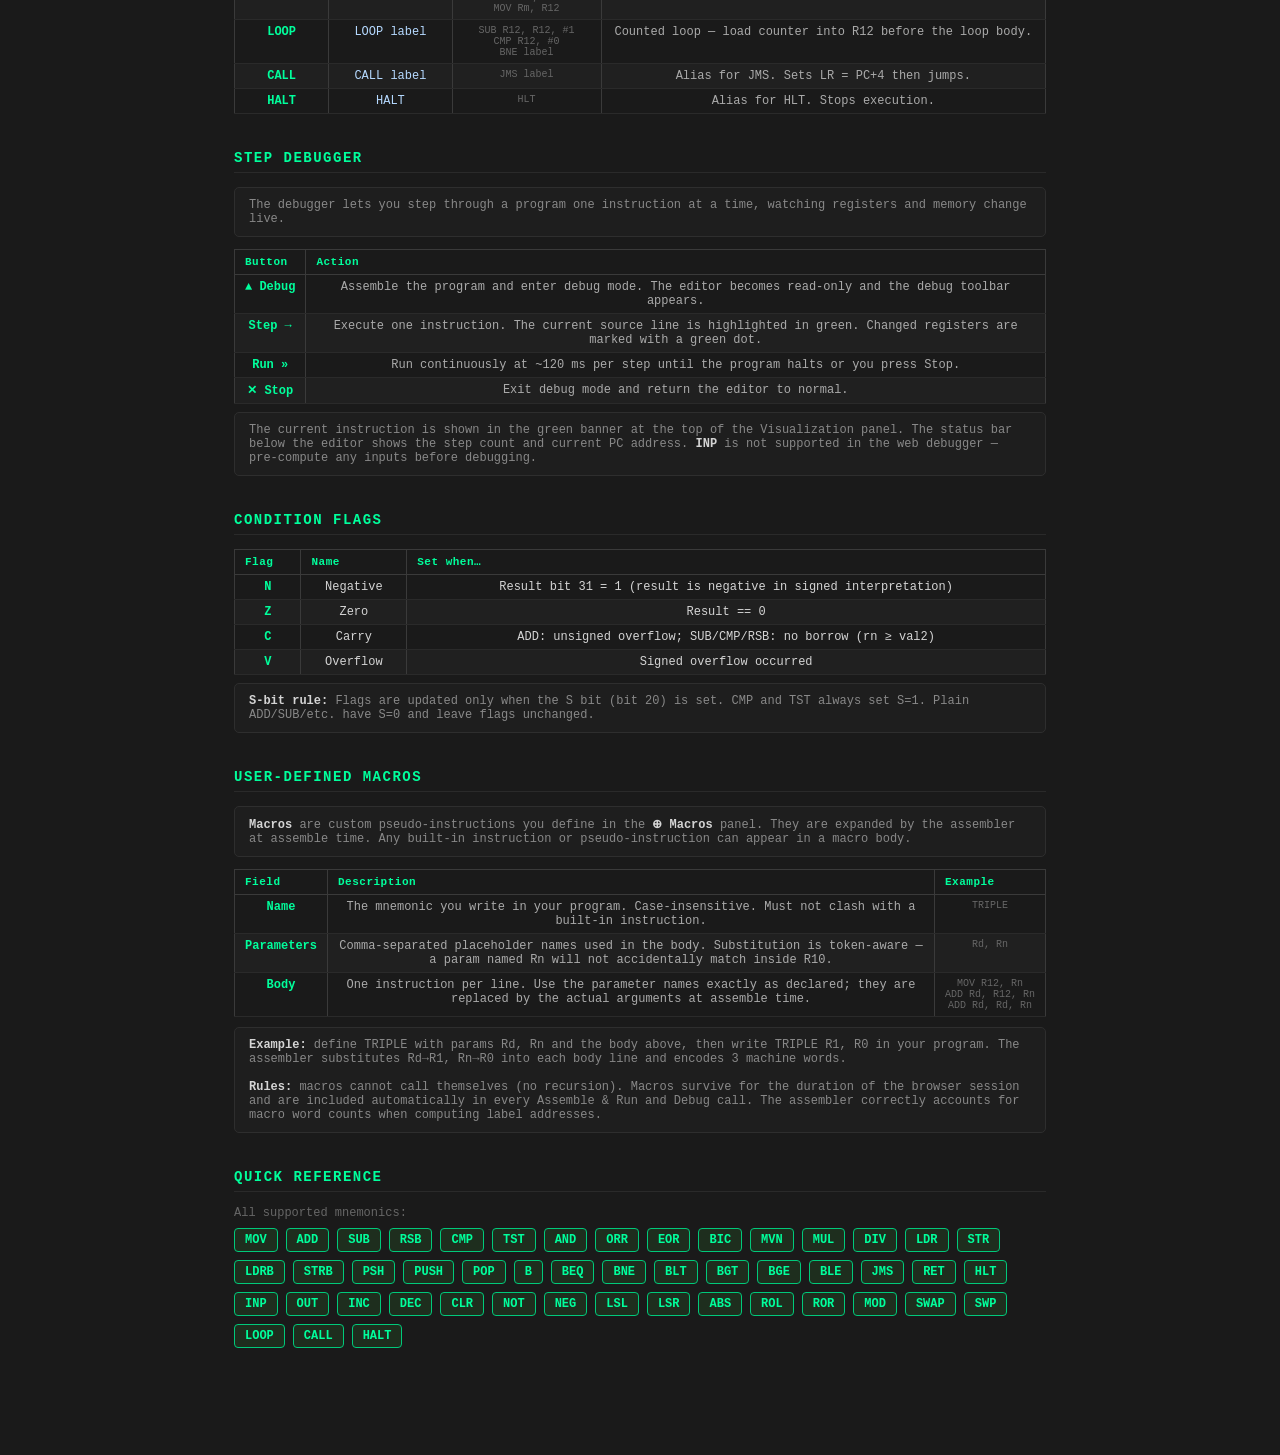
==== commit 02f507fc: "amcro pannel change" ====
--- a/web/docs.html
+++ b/web/docs.html
@@ -639,10 +639,9 @@
         <h2>User-Defined Macros</h2>
         <div class="note" style="margin-bottom: 12px">
           <b>Macros</b> are custom pseudo-instructions you define in the
-          <b>&#8853; Macros</b> panel (toggle button in the main toolbar). They
-          are expanded by the assembler at assemble time — no changes to the
-          runtime. Any built-in instruction or pseudo-instruction can appear in
-          a macro body.
+          <b>&#8853; Macros</b> panel. They are expanded by the assembler at
+          assemble time. Any built-in instruction or pseudo-instruction can
+          appear in a macro body.
         </div>
         <table class="instr-table">
           <thead>
